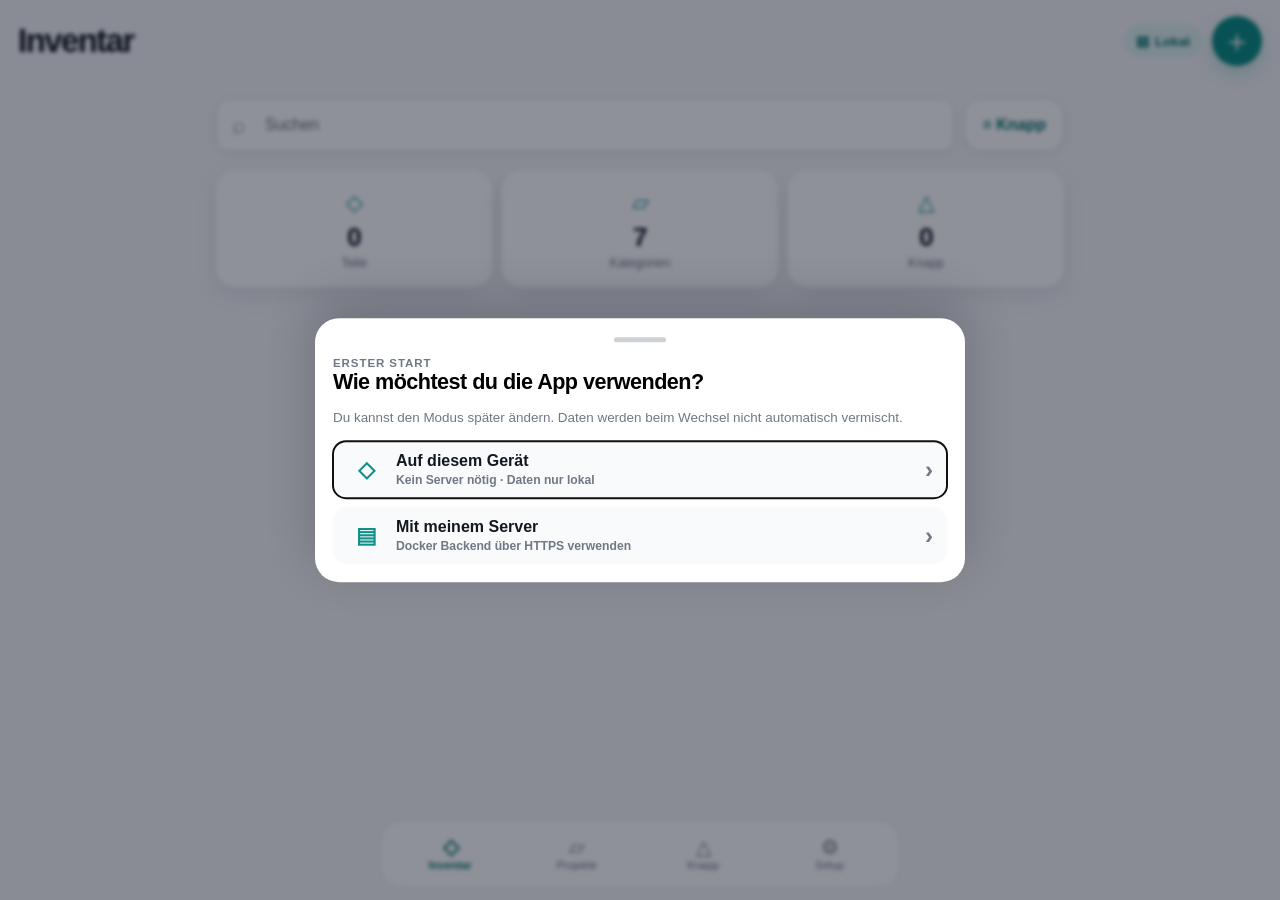
==== index.html @ 4fcba94c "Import ZIP release [skip ci]" ====
<!doctype html>
<html lang="de">
<head>
  <meta charset="utf-8">
  <meta name="viewport" content="width=device-width, initial-scale=1, viewport-fit=cover">
  <meta name="theme-color" content="#f5f7f8">
  <meta name="apple-mobile-web-app-capable" content="yes">
  <meta name="apple-mobile-web-app-status-bar-style" content="default">
  <meta name="apple-mobile-web-app-title" content="Maker Inventar">
  <meta http-equiv="Content-Security-Policy" content="default-src 'self'; script-src 'self'; style-src 'self'; img-src 'self' data: blob:; connect-src 'self' https:; manifest-src 'self'; worker-src 'self'; object-src 'none'; base-uri 'self'; form-action 'self'">
  <title>Maker Inventar</title>
  <link rel="manifest" href="manifest.webmanifest">
  <link rel="apple-touch-icon" href="icons/apple-touch-icon.png">
  <link rel="icon" href="icons/favicon.png" type="image/png">
  <link rel="stylesheet" href="app.css">
  <script type="module" src="app.js"></script>
</head>
<body>
  <div id="app" class="app-shell">
    <header class="topbar">
      <div class="topbar-title-wrap">
        <h1 id="view-title">Inventar</h1>
      </div>
      <div class="topbar-actions">
        <span id="mode-badge" class="badge mode-badge"><span class="badge-icon">▤</span><span>…</span></span>
        <button id="quick-add" class="icon-button add-button" type="button" aria-label="Hinzufügen">＋</button>
      </div>
    </header>

    <div id="hosting-warning" class="notice hidden" role="status">App-Hosting momentan nicht erreichbar. Die lokal installierte Version wird verwendet.</div>
    <div id="update-banner" class="notice update hidden" role="status">
      <span>Neue App-Version ist vorbereitet.</span>
      <button id="apply-update" type="button" class="text-button">Jetzt aktualisieren</button>
    </div>
    <div id="connection-warning" class="notice warning hidden" role="status"></div>

    <main id="main" class="content" tabindex="-1">
      <section id="view-inventory" class="view active" data-view="inventory">
        <div class="toolbar sticky-toolbar">
          <label class="search-field">
            <span class="search-icon" aria-hidden="true">⌕</span>
            <span class="sr-only">Inventar durchsuchen</span>
            <input id="search" type="search" placeholder="Suchen" autocomplete="off">
          </label>
          <button id="filter-low" class="chip" type="button" aria-pressed="false"><span aria-hidden="true">≡</span> Knapp</button>
        </div>
        <div id="inventory-summary" class="summary-grid"></div>
        <div id="item-list" class="card-list inventory-list"></div>
        <div id="inventory-empty" class="empty hidden">
          <div class="empty-icon">◇</div>
          <h2>Noch nichts erfasst</h2>
          <p>Starte mit einem ESP, Sensor, Widerstand oder Modul.</p>
          <button id="empty-add-item" class="primary-button" type="button">Erstes Bauteil anlegen</button>
        </div>
      </section>

      <section id="view-projects" class="view" data-view="projects">
        <div class="section-head hero-section-head">
          <div>
            <p class="section-kicker">Projektplanung</p>
            <h2>Was kann ich schon bauen?</h2>
          </div>
          <button id="add-project" class="round-secondary-button" type="button" aria-label="Projekt hinzufügen">＋</button>
        </div>
        <div id="project-list" class="card-list project-list"></div>
        <div id="projects-empty" class="empty hidden">
          <div class="empty-icon">▱</div>
          <h2>Noch keine Projekte</h2>
          <p>Lege ein Projekt an und hinterlege die benötigten Teile.</p>
        </div>
      </section>

      <section id="view-shortage" class="view" data-view="shortage">
        <div class="section-head hero-section-head">
          <div>
            <p class="section-kicker">Mindestbestand</p>
            <h2>Fehlt bald etwas?</h2>
          </div>
        </div>
        <div id="shortage-list" class="card-list inventory-list"></div>
        <div id="shortage-empty" class="empty hidden">
          <div class="empty-icon success">✓</div>
          <h2>Alles ausreichend vorhanden</h2>
          <p>Kein Bauteil liegt aktuell unter seinem Mindestbestand.</p>
        </div>
      </section>

      <section id="view-setup" class="view" data-view="setup">
        <div class="setup-stack">
          <section class="settings-card">
            <h2>Betriebsmodus</h2>
            <div class="mode-choice" role="radiogroup" aria-label="Betriebsmodus">
              <button id="choose-local" class="mode-card" type="button">
                <span class="radio-dot" aria-hidden="true"></span>
                <span class="mode-copy"><strong>Auf diesem Gerät</strong><small>Daten nur lokal auf diesem iPhone</small></span>
              </button>
              <button id="choose-server" class="mode-card" type="button">
                <span class="radio-dot" aria-hidden="true"></span>
                <span class="mode-copy"><strong>Mit meinem Server</strong><small>Docker Backend über HTTPS</small></span>
              </button>
            </div>
            <p id="mode-explanation" class="muted compact-copy"></p>
          </section>

          <section id="server-settings" class="settings-card">
            <h2>Serververbindung</h2>
            <div class="settings-form settings-rows">
              <label class="settings-row"><span class="settings-row-icon">◎</span><span class="settings-label">Backend URL</span><input id="backend-url" type="url" inputmode="url" autocomplete="url" placeholder="https://api.example.com"></label>
              <label class="settings-row"><span class="settings-row-icon">↗</span><span class="settings-label">Docker-Weboberfläche</span><input id="docker-web-url" type="url" inputmode="url" autocomplete="url" placeholder="https://docker-app.example.com"></label>
              <label class="settings-row"><span class="settings-row-icon">◇</span><span class="settings-label">Cloudflare Client ID</span><input id="cf-client-id" type="text" autocomplete="off" autocapitalize="off" spellcheck="false"></label>
              <label class="settings-row"><span class="settings-row-icon">▣</span><span class="settings-label">Cloudflare Client Secret</span><input id="cf-client-secret" type="password" autocomplete="new-password" autocapitalize="off" spellcheck="false" placeholder="Nicht erneut angezeigt"></label>
              <label class="settings-row"><span class="settings-row-icon">◆</span><span class="settings-label">Optionaler App API Token</span><input id="app-api-token" type="password" autocomplete="new-password" autocapitalize="off" spellcheck="false" placeholder="Nur falls aktiviert"></label>
            </div>
            <div class="button-row settings-buttons">
              <button id="save-server-settings" class="primary-button" type="button">Speichern</button>
              <button id="test-server" class="secondary-button" type="button">Verbindung testen</button>
            </div>
            <button id="clear-server-settings" class="danger-link" type="button">Dieses Gerät abmelden / Zugangsdaten löschen</button>
          </section>

          <section class="settings-card">
            <h2>Backup & Daten</h2>
            <p id="local-data-warning" class="notice inline hidden">Lokale Daten liegen nur auf diesem Gerät. Beim Löschen der PWA, der Website-Daten oder bei Geräteverlust können sie verloren gehen.</p>
            <div class="action-list settings-action-list">
              <button id="export-backup" class="settings-action" type="button"><span class="settings-row-icon">⇧</span><span>Backup exportieren</span><span class="chevron">›</span></button>
              <button id="import-backup" class="settings-action" type="button"><span class="settings-row-icon">⇩</span><span>Backup importieren</span><span class="chevron">›</span></button>
              <input id="import-file" class="hidden" type="file" accept="application/json,.json">
              <button id="transfer-local-server" class="settings-action" type="button"><span class="settings-row-icon">↥</span><span>Lokale Daten auf Server übertragen</span><span class="chevron">›</span></button>
              <button id="transfer-server-local" class="settings-action" type="button"><span class="settings-row-icon">↧</span><span>Serverdaten lokal übernehmen</span><span class="chevron">›</span></button>
            </div>
            <p class="muted compact-copy">Kein Fake-Sync: Ein Moduswechsel überträgt keine Daten automatisch.</p>
          </section>

          <section class="settings-card">
            <h2>Kategorien & Lagerorte</h2>
            <div class="two-columns manage-columns">
              <div>
                <h3>Kategorien</h3>
                <form id="category-form" class="inline-form">
                  <input id="new-category" type="text" maxlength="180" placeholder="z. B. Displays" required>
                  <button class="round-secondary-button small" type="submit">＋</button>
                </form>
                <div id="category-list" class="manage-list"></div>
              </div>
              <div>
                <h3>Lagerorte</h3>
                <form id="location-form" class="inline-form">
                  <input id="new-location" type="text" maxlength="180" placeholder="z. B. Box A3" required>
                  <button class="round-secondary-button small" type="submit">＋</button>
                </form>
                <div id="location-list" class="manage-list"></div>
              </div>
            </div>
          </section>

          <section class="settings-card">
            <h2>App-Version & Updates</h2>
            <div class="version-row"><span><small>App-Version</small><strong id="app-version">–</strong></span><span id="update-status" class="status-pill">Wird geprüft …</span></div>
            <button id="check-update" class="secondary-button full update-button" type="button">⇩&nbsp;&nbsp; Jetzt aktualisieren / prüfen</button>
            <a id="docker-fallback" class="secondary-button full link-button hidden" href="#" target="_blank" rel="noopener">Docker-Weboberfläche öffnen</a>
          </section>
        </div>
      </section>
    </main>

    <nav class="bottom-nav" aria-label="Hauptnavigation">
      <button class="nav-button active" data-target="inventory" type="button"><span class="nav-icon">◇</span><small>Inventar</small></button>
      <button class="nav-button" data-target="projects" type="button"><span class="nav-icon">▱</span><small>Projekte</small></button>
      <button class="nav-button" data-target="shortage" type="button"><span class="nav-icon">△</span><small>Knapp</small></button>
      <button class="nav-button" data-target="setup" type="button"><span class="nav-icon">⚙</span><small>Setup</small></button>
    </nav>
  </div>

  <dialog id="first-run-dialog" class="modal first-run-modal">
    <div class="modal-card first-run-card">
      <span class="sheet-grabber" aria-hidden="true"></span>
      <p class="eyebrow">Erster Start</p>
      <h2>Wie möchtest du die App verwenden?</h2>
      <p class="muted">Du kannst den Modus später ändern. Daten werden beim Wechsel nicht automatisch vermischt.</p>
      <button id="first-local" class="choice-button" type="button"><span class="choice-icon">◇</span><span><strong>Auf diesem Gerät</strong><small>Kein Server nötig · Daten nur lokal</small></span><span class="chevron">›</span></button>
      <button id="first-server" class="choice-button" type="button"><span class="choice-icon">▤</span><span><strong>Mit meinem Server</strong><small>Docker Backend über HTTPS verwenden</small></span><span class="chevron">›</span></button>
    </div>
  </dialog>

  <dialog id="item-dialog" class="modal sheet-modal">
    <form id="item-form" class="modal-card form-grid" method="dialog">
      <span class="sheet-grabber" aria-hidden="true"></span>
      <div class="modal-head span-2"><div><h2 id="item-dialog-title">Bauteil anlegen</h2><p class="modal-subtitle">◇ Inventar</p></div><button class="close-button" data-close="item-dialog" type="button">×</button></div>
      <input id="item-id" type="hidden">
      <label class="span-2">Name<input id="item-name" type="text" maxlength="180" required placeholder="z. B. ESP32 DevKit V1"></label>
      <label>Kategorie<select id="item-category"></select></label>
      <label>Lagerort<select id="item-location"></select></label>
      <label>Bestand<input id="item-quantity" type="number" min="0" step="any" inputmode="decimal" value="1" required></label>
      <label>Mindestbestand<input id="item-min" type="number" min="0" step="any" inputmode="decimal" value="0"></label>
      <label>Einheit<input id="item-unit" type="text" maxlength="20" value="Stk"></label>
      <label>Wert / Variante<input id="item-value" type="text" maxlength="120" placeholder="10 kΩ, BME280 …"></label>
      <label>Hersteller<input id="item-manufacturer" type="text" maxlength="180"></label>
      <label>Teilenummer<input id="item-part-number" type="text" maxlength="180"></label>
      <label>Gehäuse / Package<input id="item-package" type="text" maxlength="80" placeholder="0603, DIP-8 …"></label>
      <label class="span-2">Tags<input id="item-tags" type="text" maxlength="500" placeholder="esp32, i2c, 3v4"></label>
      <label class="span-2">Quelle / Link<input id="item-source-url" type="url" inputmode="url" maxlength="1000"></label>
      <label class="span-2">Notizen<textarea id="item-notes" rows="3" maxlength="5000" placeholder="Zusätzliche Informationen (optional)"></textarea></label>
      <div class="modal-actions span-2"><button id="delete-item" class="danger-button hidden" type="button">Löschen</button><span class="spacer"></span><button class="secondary-button" data-close="item-dialog" type="button">Abbrechen</button><button class="primary-button" type="submit">Speichern</button></div>
    </form>
  </dialog>

  <dialog id="project-dialog" class="modal project-page-modal">
    <form id="project-form" class="project-page" method="dialog">
      <header class="project-page-header">
        <button class="back-button" data-close="project-dialog" type="button" aria-label="Zurück">←</button>
        <div><p class="eyebrow">Projekt</p><h2 id="project-dialog-title">Projekt</h2></div>
        <span id="project-mode-badge" class="badge mini-badge">Server</span>
      </header>
      <input id="project-id" type="hidden">

      <section id="project-overview" class="project-overview hidden">
        <h3 id="project-display-name" class="project-display-name"></h3>
        <div id="project-detail-progress" class="project-detail-progress"></div>
        <div id="project-bom-list" class="project-parts-list"></div>
        <div class="project-actions-card">
          <button id="add-project-item" type="button" class="project-action"><span>＋</span><strong>Bauteil hinzufügen</strong><span class="chevron">›</span></button>
          <button id="toggle-project-edit" type="button" class="project-action"><span>✎</span><strong>Projekt bearbeiten</strong><span class="chevron">›</span></button>
        </div>
      </section>

      <section id="project-edit-fields" class="project-edit-fields">
        <h3>Projekt bearbeiten</h3>
        <div class="form-grid">
          <label class="span-2">Name<input id="project-name" type="text" maxlength="180" required placeholder="z. B. Wetterstation Balkon"></label>
          <label class="span-2">Status<select id="project-status"><option value="planned">Geplant</option><option value="active">Aktiv</option><option value="done">Fertig</option></select></label>
          <label class="span-2">Notizen<textarea id="project-notes" rows="3" maxlength="5000"></textarea></label>
        </div>
        <div class="modal-actions"><button id="delete-project" class="danger-button hidden" type="button">Löschen</button><span class="spacer"></span><button id="cancel-project-edit" class="secondary-button hidden" type="button">Abbrechen</button><button class="primary-button" type="submit">Speichern</button></div>
      </section>
      <div id="project-bom-area" class="hidden"></div>
    </form>
  </dialog>

  <dialog id="bom-dialog" class="modal sheet-modal">
    <form id="bom-form" class="modal-card form-grid" method="dialog">
      <span class="sheet-grabber" aria-hidden="true"></span>
      <div class="modal-head span-2"><div><h2>Bauteil hinzufügen</h2><p class="modal-subtitle">▱ Projektbedarf</p></div><button class="close-button" data-close="bom-dialog" type="button">×</button></div>
      <input id="bom-id" type="hidden">
      <input id="bom-project-id" type="hidden">
      <label class="span-2">Bauteil<select id="bom-item" required></select></label>
      <label class="span-2">Benötigte Menge<input id="bom-quantity" type="number" min="0" step="any" inputmode="decimal" value="1" required></label>
      <label class="span-2">Notiz<input id="bom-notes" type="text" maxlength="1000"></label>
      <div class="modal-actions span-2"><button class="secondary-button" data-close="bom-dialog" type="button">Abbrechen</button><button class="primary-button" type="submit">Übernehmen</button></div>
    </form>
  </dialog>

  <dialog id="confirm-dialog" class="modal sheet-modal">
    <div class="modal-card confirm-card">
      <span class="sheet-grabber" aria-hidden="true"></span>
      <p class="eyebrow">Bestätigung</p>
      <h2 id="confirm-title">Bist du sicher?</h2>
      <p id="confirm-text" class="muted"></p>
      <div id="confirm-extra"></div>
      <div class="modal-actions"><button id="confirm-cancel" class="secondary-button" type="button">Abbrechen</button><button id="confirm-ok" class="danger-button" type="button">Fortfahren</button></div>
    </div>
  </dialog>

  <div id="toast" class="toast hidden" role="status" aria-live="polite"></div>
</body>
</html>
---- app.css ----
:root{
  color-scheme:light;
  --bg:#f4f6f7;
  --surface:#ffffff;
  --surface-soft:#f8fafb;
  --surface-tint:#e7f4f2;
  --text:#111820;
  --muted:#6f7884;
  --line:#e3e7ea;
  --accent:#0f8f87;
  --accent-strong:#08766f;
  --accent-soft:#dff2ef;
  --success:#21a447;
  --danger:#c33a2c;
  --warn:#f08a00;
  --shadow:0 8px 24px rgba(16,24,40,.08);
  --shadow-soft:0 3px 12px rgba(16,24,40,.06);
  --radius:22px;
  --nav-h:74px;
  font-family:-apple-system,BlinkMacSystemFont,"SF Pro Text","Segoe UI",sans-serif;
}
@media(prefers-color-scheme:dark){:root{
  color-scheme:dark;
  --bg:#0d1217;--surface:#151b22;--surface-soft:#1a222b;--surface-tint:#18302e;
  --text:#f2f5f7;--muted:#9ba5af;--line:#2a333d;--accent:#35c9be;--accent-strong:#58d8cf;
  --accent-soft:#183a37;--success:#49c76c;--danger:#ff8479;--warn:#ffad3b;--shadow:none;--shadow-soft:none;
}}
*{box-sizing:border-box}
html,body{margin:0;min-height:100%;background:var(--bg);color:var(--text)}
body{min-width:0;overflow-x:hidden;-webkit-font-smoothing:antialiased}
button,input,select,textarea{font:inherit}
button{cursor:pointer;-webkit-tap-highlight-color:transparent}
a{color:inherit}.hidden{display:none!important}
.sr-only{position:absolute;width:1px;height:1px;padding:0;margin:-1px;overflow:hidden;clip:rect(0,0,0,0);white-space:nowrap;border:0}
.app-shell{min-height:100dvh;padding-bottom:calc(var(--nav-h) + env(safe-area-inset-bottom))}
.topbar{position:sticky;top:0;z-index:20;display:flex;align-items:center;justify-content:space-between;padding:calc(16px + env(safe-area-inset-top)) 18px 14px;background:color-mix(in srgb,var(--bg) 94%,transparent);backdrop-filter:blur(22px)}
.topbar-title-wrap{min-width:0}.topbar h1{margin:0;font-size:2.05rem;line-height:1.05;letter-spacing:-.045em;font-weight:760}
.topbar-actions{display:flex;align-items:center;gap:10px}.badge{display:inline-flex;align-items:center;gap:6px;border:0;background:var(--accent-soft);color:var(--accent-strong);border-radius:999px;padding:9px 12px;font-size:.84rem;font-weight:650;white-space:nowrap}.badge-icon{font-size:.85rem}.mini-badge{padding:7px 10px;font-size:.75rem}
.icon-button,.close-button,.back-button,.round-secondary-button{border:0;display:grid;place-items:center;color:var(--text)}
.add-button{width:50px;height:50px;border-radius:999px;background:var(--accent);color:white;font-size:1.9rem;font-weight:300;box-shadow:0 7px 18px color-mix(in srgb,var(--accent) 25%,transparent)}
.round-secondary-button{width:44px;height:44px;border-radius:999px;background:var(--surface);box-shadow:var(--shadow-soft);font-size:1.4rem}.round-secondary-button.small{width:38px;height:38px;font-size:1.15rem}
.content{width:min(880px,100%);margin:0 auto;padding:8px 16px 28px}.view{display:none}.view.active{display:block}
.notice{width:min(880px,calc(100% - 32px));margin:8px auto 0;border:1px solid var(--line);background:var(--surface);border-radius:16px;padding:10px 12px;font-size:.84rem;display:flex;align-items:center;justify-content:space-between;gap:12px;box-shadow:var(--shadow-soft)}
.notice.warning{border-color:color-mix(in srgb,var(--warn) 42%,var(--line));color:var(--warn)}.notice.update{border-color:color-mix(in srgb,var(--accent) 42%,var(--line))}.notice.inline{width:100%;margin:0 0 10px;display:block;box-shadow:none}
.toolbar{display:flex;gap:10px;margin-bottom:14px}.sticky-toolbar{position:sticky;top:86px;z-index:12;padding:5px 0;background:color-mix(in srgb,var(--bg) 96%,transparent);backdrop-filter:blur(14px)}
.search-field{position:relative;flex:1;min-width:0}.search-icon{position:absolute;left:16px;top:50%;transform:translateY(-50%);font-size:1.45rem;color:#8b949e;pointer-events:none}.search-field input{padding-left:48px;height:52px;font-size:1rem;background:var(--surface);box-shadow:var(--shadow-soft)}
.chip{height:52px;border:1px solid var(--line);background:var(--surface);color:var(--accent-strong);padding:0 17px;border-radius:18px;font-weight:650;box-shadow:var(--shadow-soft)}.chip[aria-pressed=true]{background:var(--accent);color:#fff;border-color:var(--accent)}
input,select,textarea{width:100%;min-width:0;max-width:100%;border:1px solid var(--line);border-radius:13px;background:var(--surface);color:var(--text);padding:12px 13px;outline:none}input:focus,select:focus,textarea:focus{border-color:var(--accent);box-shadow:0 0 0 3px color-mix(in srgb,var(--accent) 14%,transparent)}textarea{resize:vertical}
.summary-grid{display:grid;grid-template-columns:repeat(3,minmax(0,1fr));gap:10px;margin:4px 0 16px}.summary-card{min-width:0;background:var(--surface);border:0;border-radius:20px;padding:17px 10px;text-align:center;box-shadow:var(--shadow);display:grid;justify-items:center;gap:4px}.summary-icon{display:grid;place-items:center;width:32px;height:32px;color:var(--accent);font-size:1.35rem}.summary-card strong{display:block;font-size:1.65rem;line-height:1.1;letter-spacing:-.03em}.summary-card span:last-child{font-size:.78rem;color:var(--muted)}
.card-list{display:grid;gap:11px}.item-card,.project-card{border:0;background:var(--surface);border-radius:var(--radius);box-shadow:var(--shadow);overflow:hidden}.item-card{display:grid;grid-template-columns:70px minmax(0,1fr) auto;gap:12px;align-items:center;padding:13px 14px}.item-card .item-open{all:unset;cursor:pointer;display:block;min-width:0}.item-thumb{width:70px;height:70px;border-radius:17px;display:grid;place-items:center;background:linear-gradient(145deg,var(--surface-soft),var(--accent-soft));color:var(--accent-strong);font-size:2rem;font-weight:750;border:1px solid color-mix(in srgb,var(--line) 72%,transparent)}
.item-copy{min-width:0}.item-title-row{display:flex;align-items:flex-start;justify-content:space-between;gap:8px}.item-card h3,.project-card h3{font-size:1rem;margin:0 0 5px;letter-spacing:-.015em}.item-subtitle{margin:0;color:var(--muted);font-size:.83rem;line-height:1.3}.meta{display:flex;flex-wrap:wrap;gap:6px;color:var(--muted);font-size:.76rem;margin-top:8px}.pill{display:inline-flex;align-items:center;border-radius:999px;background:var(--surface-tint);padding:3px 7px;color:var(--accent-strong)}.meta-plain{display:inline-flex;align-items:center;gap:4px}.qty{min-width:58px;text-align:right;align-self:start;padding-top:3px;color:var(--accent-strong)}.qty strong{display:block;font-size:1.12rem;white-space:nowrap}.qty small{color:var(--muted)}.qty.low,.low{color:var(--warn)}.low-indicator{display:block;font-size:1rem;margin-top:8px;color:var(--warn)}
.section-head{display:flex;align-items:flex-end;justify-content:space-between;gap:12px;margin:4px 0 15px}.hero-section-head{margin-top:4px}.section-kicker,.eyebrow{margin:0;color:var(--muted);font-size:.72rem;font-weight:750;letter-spacing:.08em;text-transform:uppercase}.section-head h2{margin:4px 0 0;font-size:1.45rem;letter-spacing:-.025em}.project-list{gap:13px}.project-card{padding:17px}.project-card button{all:unset;cursor:pointer;display:block;width:100%}.project-card .project-top{display:flex;justify-content:space-between;gap:10px;align-items:flex-start}.project-card h3{font-size:1.08rem}.project-count{display:inline-flex;align-items:center;justify-content:center;border-radius:999px;background:var(--accent-soft);color:var(--accent-strong);padding:6px 9px;font-size:.8rem;font-weight:750}.project-progress{display:block;width:100%;height:9px;border:0;border-radius:999px;background:var(--surface-soft);overflow:hidden;margin-top:14px;appearance:none}.project-progress::-webkit-progress-bar{background:var(--surface-soft);border-radius:999px}.project-progress::-webkit-progress-value{background:var(--accent);border-radius:999px}.project-progress::-moz-progress-bar{background:var(--accent);border-radius:999px}.project-stats{display:flex;justify-content:space-between;margin-top:7px;color:var(--muted);font-size:.77rem}
.empty{text-align:center;padding:54px 22px;color:var(--muted)}.empty-icon{font-size:2.1rem;color:var(--accent)}.empty-icon.success{color:var(--success)}.empty h2{color:var(--text);font-size:1.12rem;margin:8px 0}.empty p{margin:0 0 17px}
.bottom-nav{position:fixed;z-index:30;left:0;right:0;bottom:0;display:grid;grid-template-columns:repeat(4,1fr);height:calc(var(--nav-h) + env(safe-area-inset-bottom));padding:7px 10px env(safe-area-inset-bottom);border-top:1px solid color-mix(in srgb,var(--line) 80%,transparent);background:color-mix(in srgb,var(--surface) 94%,transparent);backdrop-filter:blur(22px)}.nav-button{border:0;background:transparent;color:var(--muted);border-radius:16px;display:grid;place-items:center;align-content:center;gap:2px;padding:3px}.nav-icon{font-size:1.25rem;line-height:1}.nav-button small{font-size:.69rem}.nav-button.active{color:var(--accent-strong);font-weight:700}.nav-button.active .nav-icon{transform:scale(1.06)}
.primary-button,.secondary-button,.danger-button,.text-button,.choice-button,.mode-card{border-radius:13px;padding:11px 14px;font-weight:680}.primary-button{border:1px solid var(--accent);background:var(--accent);color:#fff}.primary-button:hover{background:var(--accent-strong)}.secondary-button{border:1px solid var(--line);background:var(--surface);color:var(--text)}.danger-button{border:1px solid var(--danger);background:var(--danger);color:#fff}.danger-link{border:0;background:transparent;color:var(--danger);padding:10px 0 0;text-align:left}.text-button{border:0;background:transparent;color:var(--accent);padding:0}.full{width:100%;display:block;text-align:center}.link-button{text-decoration:none}.button-row{display:flex;gap:9px;flex-wrap:wrap}.spacer{flex:1}
.setup-stack{display:grid;gap:14px}.settings-card{background:var(--surface);border-radius:22px;padding:18px;box-shadow:var(--shadow)}.settings-card h2{font-size:1.06rem;margin:0 0 14px;letter-spacing:-.015em}.settings-card h3{font-size:.9rem;margin:0 0 9px}.mode-choice{display:grid;gap:8px}.mode-card{display:grid;grid-template-columns:auto 1fr;align-items:center;gap:12px;text-align:left;border:0;background:transparent;color:var(--text);padding:12px;border-radius:16px}.mode-card.selected{background:var(--surface-tint)}.radio-dot{width:24px;height:24px;border-radius:50%;border:2px solid var(--muted);display:block;position:relative}.mode-card.selected .radio-dot{border-color:var(--accent)}.mode-card.selected .radio-dot::after{content:"";position:absolute;inset:4px;border-radius:50%;background:var(--accent)}.mode-copy strong,.mode-copy small{display:block}.mode-copy strong{font-size:.96rem}.mode-copy small{font-size:.78rem;color:var(--muted);margin-top:3px}.compact-copy{margin:10px 0 0}.settings-form{display:grid}.settings-rows{gap:0}.settings-row{display:grid;grid-template-columns:28px minmax(120px,.8fr) minmax(140px,1.2fr);align-items:center;gap:10px;padding:9px 0;border-bottom:1px solid var(--line);font-size:.82rem;color:var(--text)}.settings-row:last-child{border-bottom:0}.settings-row-icon{color:var(--accent);font-size:1.18rem;text-align:center}.settings-label{font-weight:600}.settings-row input{border:0;background:transparent;padding:8px 0;text-align:right;box-shadow:none;border-radius:0}.settings-row input:focus{box-shadow:none;border:0}.settings-buttons{margin-top:13px}.settings-action-list{display:grid}.settings-action{display:grid;grid-template-columns:28px 1fr auto;gap:10px;align-items:center;border:0;border-bottom:1px solid var(--line);background:transparent;color:var(--text);padding:12px 2px;text-align:left}.settings-action:last-child{border-bottom:0}.chevron{color:var(--muted);font-size:1.5rem;line-height:1}.version-row{display:flex;align-items:center;justify-content:space-between;gap:12px;margin-bottom:13px}.version-row small,.version-row strong{display:block}.version-row small{color:var(--muted);font-size:.75rem}.status-pill{display:inline-flex;border-radius:999px;background:var(--accent-soft);color:var(--accent-strong);padding:7px 10px;font-size:.78rem;font-weight:700}.update-button{color:var(--accent-strong)}
.two-columns{display:grid;grid-template-columns:1fr 1fr;gap:18px}.inline-form{display:grid;grid-template-columns:1fr auto;gap:7px}.manage-list{display:grid;gap:6px;margin-top:8px}.manage-row{display:flex;align-items:center;justify-content:space-between;gap:8px;padding:9px 10px;background:var(--surface-soft);border-radius:11px}.manage-row button{border:0;background:transparent;color:var(--danger);font-size:1.1rem}.muted{color:var(--muted);font-size:.84rem;line-height:1.45}
.modal{border:0;padding:0;background:transparent;max-width:none;width:100%;height:100%;margin:0}.modal::backdrop{background:rgba(2,6,23,.44);backdrop-filter:blur(2px)}.modal-card{position:fixed;left:0;right:0;bottom:0;max-height:93dvh;overflow:auto;background:var(--surface);border-radius:28px 28px 0 0;padding:12px 17px calc(18px + env(safe-area-inset-bottom));box-shadow:0 -16px 50px rgba(2,6,23,.20)}.sheet-grabber{display:block;width:52px;height:5px;border-radius:99px;background:color-mix(in srgb,var(--muted) 35%,transparent);margin:1px auto 15px}.modal-head{display:flex;justify-content:space-between;align-items:flex-start;gap:10px}.modal-head h2,.modal-card>h2{margin:0;font-size:1.35rem;letter-spacing:-.025em}.modal-subtitle{margin:4px 0 0;color:var(--muted);font-size:.8rem}.close-button{width:42px;height:42px;border-radius:999px;background:var(--surface-soft);font-size:1.4rem}.form-grid{display:grid;grid-template-columns:1fr 1fr;gap:11px}.form-grid label{display:grid;gap:5px;font-size:.78rem;color:var(--muted)}.span-2{grid-column:1/-1}.modal-actions{display:flex;align-items:center;gap:8px;margin-top:6px}.choice-button{width:100%;display:grid;grid-template-columns:38px 1fr auto;align-items:center;gap:11px;text-align:left;border:0;background:var(--surface-soft);color:var(--text);margin-top:9px}.choice-button strong,.choice-button small{display:block}.choice-button small{font-size:.76rem;color:var(--muted);margin-top:3px}.choice-icon{color:var(--accent);font-size:1.35rem;text-align:center}.first-run-card{padding-top:12px}.confirm-card{max-height:75dvh}
.project-page-modal{background:var(--bg)}.project-page-modal::backdrop{background:var(--bg)}.project-page{min-height:100dvh;background:var(--bg);padding:calc(12px + env(safe-area-inset-top)) 16px calc(28px + env(safe-area-inset-bottom));overflow:auto}.project-page-header{display:grid;grid-template-columns:44px 1fr auto;align-items:center;gap:10px;margin-bottom:22px}.back-button{width:42px;height:42px;border-radius:14px;background:var(--surface);box-shadow:var(--shadow-soft);font-size:1.35rem}.project-page-header h2{font-size:1.25rem;margin:1px 0 0}.project-overview{display:grid;gap:14px}.project-display-name{font-size:1.85rem;line-height:1.08;letter-spacing:-.04em;margin:0}.project-detail-progress{display:grid;gap:10px}.detail-progress-top{display:flex;align-items:center;justify-content:space-between;gap:10px}.detail-available-badge{display:inline-flex;border-radius:999px;background:var(--accent-soft);color:var(--accent-strong);padding:8px 11px;font-weight:700;font-size:.83rem}.detail-progress-line{display:grid;grid-template-columns:1fr auto;gap:12px;align-items:center}.detail-progress-line progress{margin:0}.detail-progress-line strong{color:var(--accent-strong);font-size:.9rem}.project-parts-list{display:grid;gap:10px}.project-part-row{display:grid;grid-template-columns:58px minmax(0,1fr) auto;align-items:center;gap:11px;background:var(--surface);border-radius:20px;padding:11px 13px;box-shadow:var(--shadow)}.project-part-thumb{width:58px;height:58px;border-radius:15px;display:grid;place-items:center;background:linear-gradient(145deg,var(--surface-soft),var(--accent-soft));color:var(--accent-strong);font-size:1.7rem}.project-part-copy strong,.project-part-copy small{display:block}.project-part-copy small{color:var(--muted);font-size:.77rem;margin-top:4px}.project-part-status{display:flex;align-items:center;gap:8px;font-weight:750;color:var(--accent-strong);white-space:nowrap}.status-check,.status-warn{width:31px;height:31px;border-radius:50%;display:grid;place-items:center;color:#fff;font-size:.9rem}.status-check{background:var(--success)}.status-warn{background:var(--warn);border-radius:10px}.project-actions-card{background:var(--surface);border-radius:20px;padding:0 14px;box-shadow:var(--shadow)}.project-action{width:100%;display:grid;grid-template-columns:30px 1fr auto;align-items:center;gap:10px;border:0;border-bottom:1px solid var(--line);background:transparent;color:var(--text);padding:15px 0;text-align:left}.project-action:last-child{border-bottom:0}.project-action>span:first-child{color:var(--accent);font-size:1.2rem}.project-edit-fields{margin-top:8px;background:var(--surface);border-radius:22px;padding:17px;box-shadow:var(--shadow)}.project-edit-fields>h3{margin:0 0 14px}.bom-actions{display:flex;gap:6px}.bom-actions button{border:0;background:var(--surface-soft);color:var(--text);border-radius:9px;padding:6px 8px}.toast{position:fixed;z-index:60;left:50%;bottom:calc(var(--nav-h) + env(safe-area-inset-bottom) + 14px);transform:translateX(-50%);max-width:calc(100% - 28px);background:#111827;color:#fff;border-radius:999px;padding:10px 14px;box-shadow:var(--shadow);font-size:.84rem}
@media(min-width:720px){.content{padding-top:14px}.bottom-nav{left:50%;right:auto;transform:translateX(-50%);width:520px;bottom:12px;border:1px solid var(--line);border-radius:22px;height:68px;padding:6px}.app-shell{padding-bottom:100px}.sheet-modal .modal-card,.first-run-modal .modal-card{left:50%;right:auto;bottom:50%;transform:translate(-50%,50%);width:min(650px,calc(100% - 36px));border-radius:24px;padding:18px;max-height:86dvh}.project-page{width:min(760px,100%);margin:0 auto}.project-page-modal::backdrop{background:rgba(2,6,23,.42)}.project-page-modal{background:transparent}.toast{bottom:95px}}
@media(max-width:620px){.two-columns{grid-template-columns:1fr}.settings-row{grid-template-columns:28px 1fr}.settings-row input{grid-column:2;text-align:left;padding-top:1px}.settings-label{align-self:end}.form-grid{grid-template-columns:1fr 1fr}.topbar h1{font-size:2rem}}
@media(max-width:430px){.summary-card{padding:15px 7px}.summary-card strong{font-size:1.45rem}.summary-card span:last-child{font-size:.72rem}.item-card{grid-template-columns:62px minmax(0,1fr) auto;padding:12px}.item-thumb{width:62px;height:62px;font-size:1.7rem}.item-card h3{font-size:.94rem}.qty{min-width:48px}.content{padding-left:14px;padding-right:14px}.topbar{padding-left:16px;padding-right:16px}.form-grid{grid-template-columns:1fr 1fr}.modal-actions.span-2{grid-column:1/-1}.project-part-row{grid-template-columns:52px minmax(0,1fr) auto}.project-part-thumb{width:52px;height:52px}.sticky-toolbar{top:84px}}
@media(max-width:370px){.summary-grid{gap:7px}.summary-card{padding:12px 5px}.summary-card strong{font-size:1.25rem}.summary-icon{width:27px;height:27px}.item-card{grid-template-columns:54px minmax(0,1fr) auto;gap:9px}.item-thumb{width:54px;height:54px}.topbar h1{font-size:1.75rem}.badge{padding:8px 9px}.add-button{width:46px;height:46px}.form-grid{grid-template-columns:1fr}.span-2{grid-column:auto}.modal-actions.span-2{grid-column:auto}}
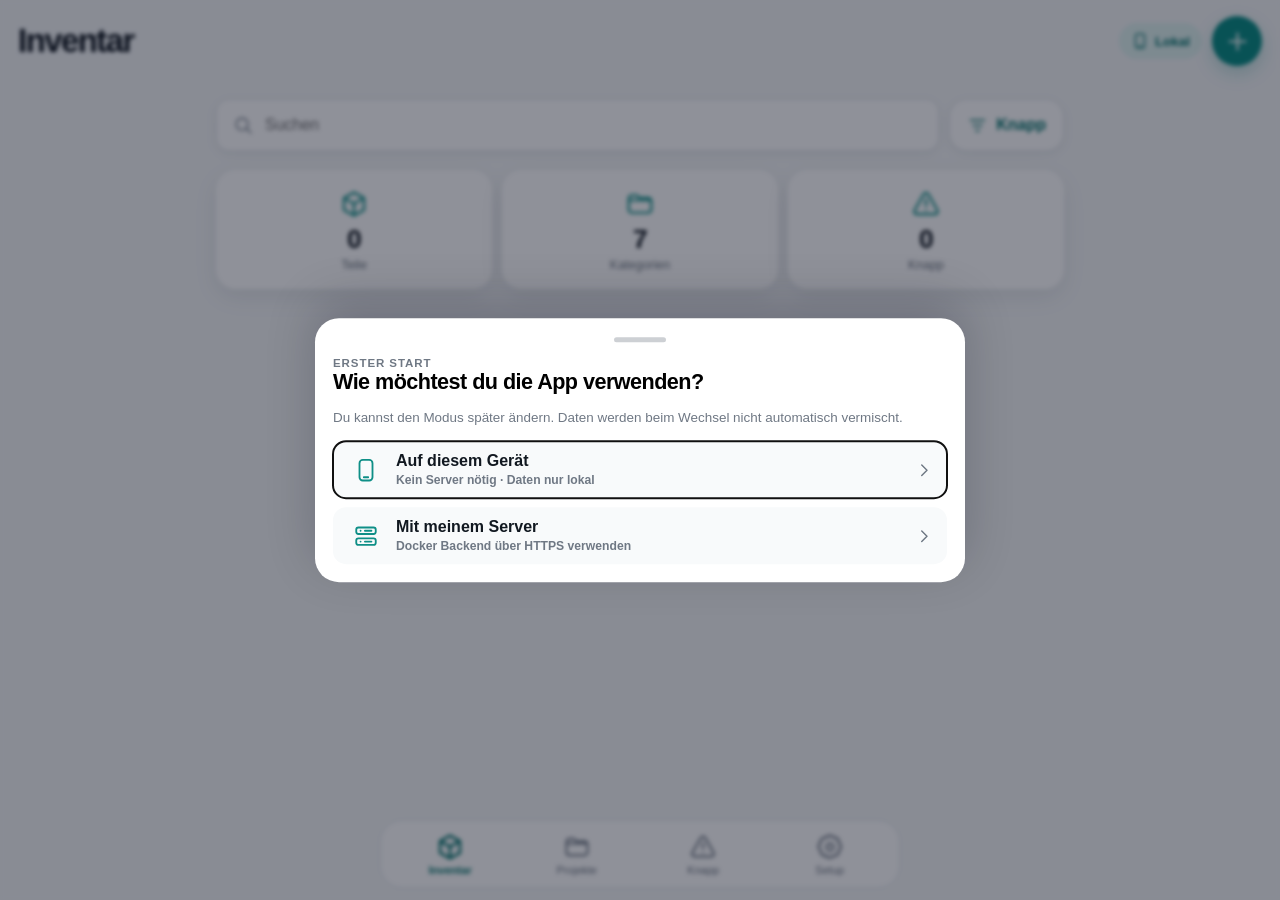
==== commit d2706f90: "Import ZIP release [skip ci]" ====
--- a/index.html
+++ b/index.html
@@ -16,14 +16,55 @@
   <script type="module" src="app.js"></script>
 </head>
 <body>
+  <svg class="svg-sprite" aria-hidden="true" focusable="false">
+    <symbol id="i-server" viewBox="0 0 24 24"><rect x="3" y="4" width="18" height="6" rx="2"/><rect x="3" y="14" width="18" height="6" rx="2"/><path d="M7 7h.01M7 17h.01M11 7h6M11 17h6"/></symbol>
+    <symbol id="i-device" viewBox="0 0 24 24"><rect x="6" y="2.5" width="12" height="19" rx="3"/><path d="M10 18.5h4"/></symbol>
+    <symbol id="i-plus" viewBox="0 0 24 24"><path d="M12 5v14M5 12h14"/></symbol>
+    <symbol id="i-search" viewBox="0 0 24 24"><circle cx="11" cy="11" r="6.5"/><path d="m16 16 4.5 4.5"/></symbol>
+    <symbol id="i-filter" viewBox="0 0 24 24"><path d="M4 6h16M7 12h10M10 18h4"/></symbol>
+    <symbol id="i-cube" viewBox="0 0 24 24"><path d="m12 2.8 8 4.4v9.6l-8 4.4-8-4.4V7.2l8-4.4Z"/><path d="m4.4 7.5 7.6 4.2 7.6-4.2M12 11.7v9.1"/></symbol>
+    <symbol id="i-folder" viewBox="0 0 24 24"><path d="M3 7.5A2.5 2.5 0 0 1 5.5 5h4l2 2h7A2.5 2.5 0 0 1 21 9.5v7A2.5 2.5 0 0 1 18.5 19h-13A2.5 2.5 0 0 1 3 16.5v-9Z"/><path d="M3.5 9h17"/></symbol>
+    <symbol id="i-warning" viewBox="0 0 24 24"><path d="M10.15 4.15 2.9 17a2.1 2.1 0 0 0 1.83 3.15h14.54A2.1 2.1 0 0 0 21.1 17L13.85 4.15a2.1 2.1 0 0 0-3.7 0Z"/><path d="M12 8.5v4.8M12 16.8h.01"/></symbol>
+    <symbol id="i-warning-fill" viewBox="0 0 24 24"><path d="M10.1 3.8 2.6 17.2a2.3 2.3 0 0 0 2 3.45h14.8a2.3 2.3 0 0 0 2-3.45L13.9 3.8a2.18 2.18 0 0 0-3.8 0Z" fill="currentColor" stroke="none"/><path d="M12 8.2v5.3M12 17h.01" stroke="#fff" stroke-width="2"/></symbol>
+    <symbol id="i-settings" viewBox="0 0 24 24"><circle cx="12" cy="12" r="3"/><path d="M19.4 15a1.7 1.7 0 0 0 .34 1.88l.06.06-2.86 2.86-.06-.06A1.7 1.7 0 0 0 15 19.4a1.7 1.7 0 0 0-1 .6 1.7 1.7 0 0 0-.4 1.1V21h-4v-.1a1.7 1.7 0 0 0-1.1-1.6 1.7 1.7 0 0 0-1.88.34l-.06.06-2.86-2.86.06-.06A1.7 1.7 0 0 0 4.1 15a1.7 1.7 0 0 0-.6-1 1.7 1.7 0 0 0-1.1-.4H2.3v-4h.1A1.7 1.7 0 0 0 4 8.5a1.7 1.7 0 0 0-.34-1.88l-.06-.06L6.46 3.7l.06.06A1.7 1.7 0 0 0 8.4 4.1a1.7 1.7 0 0 0 1-.6 1.7 1.7 0 0 0 .4-1.1V2.3h4v.1A1.7 1.7 0 0 0 15 4a1.7 1.7 0 0 0 1.88-.34l.06-.06 2.86 2.86-.06.06A1.7 1.7 0 0 0 19.4 8.4a1.7 1.7 0 0 0 .6 1 1.7 1.7 0 0 0 1.1.4h.1v4h-.1A1.7 1.7 0 0 0 19.4 15Z"/></symbol>
+    <symbol id="i-storage" viewBox="0 0 24 24"><rect x="3.5" y="5" width="17" height="15" rx="3"/><path d="M3.5 9h17M9.5 13h5"/></symbol>
+    <symbol id="i-tag" viewBox="0 0 24 24"><path d="M4 5.5V11l8.3 8.3a2 2 0 0 0 2.8 0l4.2-4.2a2 2 0 0 0 0-2.8L11 4H5.5A1.5 1.5 0 0 0 4 5.5Z"/><circle cx="8" cy="8" r="1"/></symbol>
+    <symbol id="i-check" viewBox="0 0 24 24"><path d="m6.5 12.5 3.5 3.5 7.5-8"/></symbol>
+    <symbol id="i-check-circle" viewBox="0 0 24 24"><circle cx="12" cy="12" r="9"/><path d="m7.5 12.3 3 3.1 6.3-6.8"/></symbol>
+    <symbol id="i-globe" viewBox="0 0 24 24"><circle cx="12" cy="12" r="9"/><path d="M3.5 12h17M12 3c2.2 2.4 3.4 5.4 3.4 9S14.2 18.6 12 21c-2.2-2.4-3.4-5.4-3.4-9S9.8 5.4 12 3Z"/></symbol>
+    <symbol id="i-external" viewBox="0 0 24 24"><path d="M14 4h6v6M20 4l-9 9"/><path d="M18 13v5a2 2 0 0 1-2 2H6a2 2 0 0 1-2-2V8a2 2 0 0 1 2-2h5"/></symbol>
+    <symbol id="i-shield" viewBox="0 0 24 24"><path d="M12 2.8 19 6v5.2c0 4.8-2.8 8.2-7 10-4.2-1.8-7-5.2-7-10V6l7-3.2Z"/><path d="m9 12 2 2 4-4"/></symbol>
+    <symbol id="i-lock" viewBox="0 0 24 24"><rect x="4" y="10" width="16" height="11" rx="2.5"/><path d="M8 10V7a4 4 0 0 1 8 0v3M12 14.5v2"/></symbol>
+    <symbol id="i-key" viewBox="0 0 24 24"><circle cx="8" cy="12" r="4"/><path d="M12 12h9M17 12v3M20 12v2"/></symbol>
+    <symbol id="i-upload" viewBox="0 0 24 24"><path d="M12 16V4M8 8l4-4 4 4"/><path d="M5 13v6a2 2 0 0 0 2 2h10a2 2 0 0 0 2-2v-6"/></symbol>
+    <symbol id="i-download" viewBox="0 0 24 24"><path d="M12 4v12M8 12l4 4 4-4"/><path d="M5 17v2a2 2 0 0 0 2 2h10a2 2 0 0 0 2-2v-2"/></symbol>
+    <symbol id="i-cloud-upload" viewBox="0 0 24 24"><path d="M7.5 18H6a4 4 0 0 1-.7-7.94A6.5 6.5 0 0 1 18 8.5a4.5 4.5 0 0 1 .5 8.97H17"/><path d="M12 20v-8M9 15l3-3 3 3"/></symbol>
+    <symbol id="i-cloud-download" viewBox="0 0 24 24"><path d="M7.5 18H6a4 4 0 0 1-.7-7.94A6.5 6.5 0 0 1 18 8.5a4.5 4.5 0 0 1 .5 8.97H17"/><path d="M12 12v8M9 17l3 3 3-3"/></symbol>
+    <symbol id="i-info" viewBox="0 0 24 24"><circle cx="12" cy="12" r="9"/><path d="M12 10.5v6M12 7.5h.01"/></symbol>
+    <symbol id="i-chevron-right" viewBox="0 0 24 24"><path d="m9 5 7 7-7 7"/></symbol>
+    <symbol id="i-chevron-down" viewBox="0 0 24 24"><path d="m5 9 7 7 7-7"/></symbol>
+    <symbol id="i-close" viewBox="0 0 24 24"><path d="M6 6l12 12M18 6 6 18"/></symbol>
+    <symbol id="i-back" viewBox="0 0 24 24"><path d="M19 12H5M11 6l-6 6 6 6"/></symbol>
+    <symbol id="i-edit" viewBox="0 0 24 24"><path d="M4 20h4l11-11a2.8 2.8 0 0 0-4-4L4 16v4Z"/><path d="m13.5 6.5 4 4"/></symbol>
+    <symbol id="i-trash" viewBox="0 0 24 24"><path d="M4 7h16M9 7V4h6v3M7 7l1 14h8l1-14M10 11v6M14 11v6"/></symbol>
+    <symbol id="i-chip" viewBox="0 0 24 24"><rect x="6" y="6" width="12" height="12" rx="2.5"/><path d="M9 2v4M15 2v4M9 18v4M15 18v4M2 9h4M2 15h4M18 9h4M18 15h4"/><rect x="9" y="9" width="6" height="6" rx="1"/></symbol>
+    <symbol id="i-sensor" viewBox="0 0 24 24"><circle cx="12" cy="12" r="3"/><path d="M12 3v3M12 18v3M3 12h3M18 12h3M5.6 5.6l2.1 2.1M16.3 16.3l2.1 2.1M18.4 5.6l-2.1 2.1M7.7 16.3l-2.1 2.1"/></symbol>
+    <symbol id="i-display" viewBox="0 0 24 24"><rect x="3" y="4" width="18" height="14" rx="2.5"/><path d="M8 21h8M12 18v3M7 8h10v6H7z"/></symbol>
+    <symbol id="i-led" viewBox="0 0 24 24"><path d="M8 13a5 5 0 1 1 8 0c-1.2 1-1.8 2-1.8 3H9.8c0-1-.6-2-1.8-3Z"/><path d="M9.5 19h5M10.5 22h3M4 7l-2-1M20 7l2-1M6 3 4.8 1.2M18 3l1.2 1.2"/></symbol>
+    <symbol id="i-cable" viewBox="0 0 24 24"><path d="M7 4v7a5 5 0 0 0 10 0V8"/><path d="M4 4h6M5 1h4v6H5zM14 4h6M15 1h4v6h-4z"/></symbol>
+    <symbol id="i-resistor" viewBox="0 0 24 24"><path d="M2 12h4l2-3 3 6 3-6 2 3h6"/></symbol>
+    <symbol id="i-capacitor" viewBox="0 0 24 24"><path d="M2 12h7M15 12h7M9 6v12M15 6v12"/></symbol>
+    <symbol id="i-case" viewBox="0 0 24 24"><rect x="3" y="5" width="18" height="14" rx="3"/><path d="M7 5v-1h10v1M8 10h8"/></symbol>
+    <symbol id="i-home" viewBox="0 0 24 24"><path d="M4 10.5 12 4l8 6.5V20H4v-9.5Z"/><path d="M9 20v-6h6v6"/></symbol>
+  </svg>
   <div id="app" class="app-shell">
     <header class="topbar">
       <div class="topbar-title-wrap">
         <h1 id="view-title">Inventar</h1>
       </div>
       <div class="topbar-actions">
-        <span id="mode-badge" class="badge mode-badge"><span class="badge-icon">▤</span><span>…</span></span>
-        <button id="quick-add" class="icon-button add-button" type="button" aria-label="Hinzufügen">＋</button>
+        <span id="mode-badge" class="badge mode-badge"><svg class="ui-icon badge-icon" aria-hidden="true" focusable="false"><use href="#i-server"></use></svg><span class="badge-label">…</span></span>
+        <button id="quick-add" class="icon-button add-button" type="button" aria-label="Hinzufügen"><svg class="ui-icon" aria-hidden="true" focusable="false"><use href="#i-plus"></use></svg></button>
       </div>
     </header>
 
@@ -38,16 +79,16 @@
       <section id="view-inventory" class="view active" data-view="inventory">
         <div class="toolbar sticky-toolbar">
           <label class="search-field">
-            <span class="search-icon" aria-hidden="true">⌕</span>
+            <span class="search-icon" aria-hidden="true"><svg class="ui-icon" aria-hidden="true" focusable="false"><use href="#i-search"></use></svg></span>
             <span class="sr-only">Inventar durchsuchen</span>
             <input id="search" type="search" placeholder="Suchen" autocomplete="off">
           </label>
-          <button id="filter-low" class="chip" type="button" aria-pressed="false"><span aria-hidden="true">≡</span> Knapp</button>
+          <button id="filter-low" class="chip" type="button" aria-pressed="false"><svg class="ui-icon" aria-hidden="true" focusable="false"><use href="#i-filter"></use></svg><span>Knapp</span></button>
         </div>
         <div id="inventory-summary" class="summary-grid"></div>
         <div id="item-list" class="card-list inventory-list"></div>
         <div id="inventory-empty" class="empty hidden">
-          <div class="empty-icon">◇</div>
+          <div class="empty-icon"><svg class="ui-icon" aria-hidden="true" focusable="false"><use href="#i-cube"></use></svg></div>
           <h2>Noch nichts erfasst</h2>
           <p>Starte mit einem ESP, Sensor, Widerstand oder Modul.</p>
           <button id="empty-add-item" class="primary-button" type="button">Erstes Bauteil anlegen</button>
@@ -60,11 +101,11 @@
             <p class="section-kicker">Projektplanung</p>
             <h2>Was kann ich schon bauen?</h2>
           </div>
-          <button id="add-project" class="round-secondary-button" type="button" aria-label="Projekt hinzufügen">＋</button>
+          <button id="add-project" class="round-secondary-button" type="button" aria-label="Projekt hinzufügen"><svg class="ui-icon" aria-hidden="true" focusable="false"><use href="#i-plus"></use></svg></button>
         </div>
         <div id="project-list" class="card-list project-list"></div>
         <div id="projects-empty" class="empty hidden">
-          <div class="empty-icon">▱</div>
+          <div class="empty-icon"><svg class="ui-icon" aria-hidden="true" focusable="false"><use href="#i-folder"></use></svg></div>
           <h2>Noch keine Projekte</h2>
           <p>Lege ein Projekt an und hinterlege die benötigten Teile.</p>
         </div>
@@ -79,7 +120,7 @@
         </div>
         <div id="shortage-list" class="card-list inventory-list"></div>
         <div id="shortage-empty" class="empty hidden">
-          <div class="empty-icon success">✓</div>
+          <div class="empty-icon success"><svg class="ui-icon" aria-hidden="true" focusable="false"><use href="#i-check-circle"></use></svg></div>
           <h2>Alles ausreichend vorhanden</h2>
           <p>Kein Bauteil liegt aktuell unter seinem Mindestbestand.</p>
         </div>
@@ -105,11 +146,11 @@
           <section id="server-settings" class="settings-card">
             <h2>Serververbindung</h2>
             <div class="settings-form settings-rows">
-              <label class="settings-row"><span class="settings-row-icon">◎</span><span class="settings-label">Backend URL</span><input id="backend-url" type="url" inputmode="url" autocomplete="url" placeholder="https://api.example.com"></label>
-              <label class="settings-row"><span class="settings-row-icon">↗</span><span class="settings-label">Docker-Weboberfläche</span><input id="docker-web-url" type="url" inputmode="url" autocomplete="url" placeholder="https://docker-app.example.com"></label>
-              <label class="settings-row"><span class="settings-row-icon">◇</span><span class="settings-label">Cloudflare Client ID</span><input id="cf-client-id" type="text" autocomplete="off" autocapitalize="off" spellcheck="false"></label>
-              <label class="settings-row"><span class="settings-row-icon">▣</span><span class="settings-label">Cloudflare Client Secret</span><input id="cf-client-secret" type="password" autocomplete="new-password" autocapitalize="off" spellcheck="false" placeholder="Nicht erneut angezeigt"></label>
-              <label class="settings-row"><span class="settings-row-icon">◆</span><span class="settings-label">Optionaler App API Token</span><input id="app-api-token" type="password" autocomplete="new-password" autocapitalize="off" spellcheck="false" placeholder="Nur falls aktiviert"></label>
+              <label class="settings-row"><span class="settings-row-icon"><svg class="ui-icon" aria-hidden="true" focusable="false"><use href="#i-globe"></use></svg></span><span class="settings-label">Backend URL</span><input id="backend-url" type="url" inputmode="url" autocomplete="url" placeholder="https://api.example.com"></label>
+              <label class="settings-row"><span class="settings-row-icon"><svg class="ui-icon" aria-hidden="true" focusable="false"><use href="#i-external"></use></svg></span><span class="settings-label">Docker-Weboberfläche</span><input id="docker-web-url" type="url" inputmode="url" autocomplete="url" placeholder="https://docker-app.example.com"></label>
+              <label class="settings-row"><span class="settings-row-icon"><svg class="ui-icon" aria-hidden="true" focusable="false"><use href="#i-shield"></use></svg></span><span class="settings-label">Cloudflare Client ID</span><input id="cf-client-id" type="text" autocomplete="off" autocapitalize="off" spellcheck="false"></label>
+              <label class="settings-row"><span class="settings-row-icon"><svg class="ui-icon" aria-hidden="true" focusable="false"><use href="#i-lock"></use></svg></span><span class="settings-label">Cloudflare Client Secret</span><input id="cf-client-secret" type="password" autocomplete="new-password" autocapitalize="off" spellcheck="false" placeholder="Nicht erneut angezeigt"></label>
+              <label class="settings-row"><span class="settings-row-icon"><svg class="ui-icon" aria-hidden="true" focusable="false"><use href="#i-key"></use></svg></span><span class="settings-label">Optionaler App API Token</span><input id="app-api-token" type="password" autocomplete="new-password" autocapitalize="off" spellcheck="false" placeholder="Nur falls aktiviert"></label>
             </div>
             <div class="button-row settings-buttons">
               <button id="save-server-settings" class="primary-button" type="button">Speichern</button>
@@ -122,11 +163,11 @@
             <h2>Backup & Daten</h2>
             <p id="local-data-warning" class="notice inline hidden">Lokale Daten liegen nur auf diesem Gerät. Beim Löschen der PWA, der Website-Daten oder bei Geräteverlust können sie verloren gehen.</p>
             <div class="action-list settings-action-list">
-              <button id="export-backup" class="settings-action" type="button"><span class="settings-row-icon">⇧</span><span>Backup exportieren</span><span class="chevron">›</span></button>
-              <button id="import-backup" class="settings-action" type="button"><span class="settings-row-icon">⇩</span><span>Backup importieren</span><span class="chevron">›</span></button>
+              <button id="export-backup" class="settings-action" type="button"><span class="settings-row-icon"><svg class="ui-icon" aria-hidden="true" focusable="false"><use href="#i-upload"></use></svg></span><span>Backup exportieren</span><span class="chevron"><svg class="ui-icon" aria-hidden="true" focusable="false"><use href="#i-chevron-right"></use></svg></span></button>
+              <button id="import-backup" class="settings-action" type="button"><span class="settings-row-icon"><svg class="ui-icon" aria-hidden="true" focusable="false"><use href="#i-download"></use></svg></span><span>Backup importieren</span><span class="chevron"><svg class="ui-icon" aria-hidden="true" focusable="false"><use href="#i-chevron-right"></use></svg></span></button>
               <input id="import-file" class="hidden" type="file" accept="application/json,.json">
-              <button id="transfer-local-server" class="settings-action" type="button"><span class="settings-row-icon">↥</span><span>Lokale Daten auf Server übertragen</span><span class="chevron">›</span></button>
-              <button id="transfer-server-local" class="settings-action" type="button"><span class="settings-row-icon">↧</span><span>Serverdaten lokal übernehmen</span><span class="chevron">›</span></button>
+              <button id="transfer-local-server" class="settings-action" type="button"><span class="settings-row-icon"><svg class="ui-icon" aria-hidden="true" focusable="false"><use href="#i-cloud-upload"></use></svg></span><span>Lokale Daten auf Server übertragen</span><span class="chevron"><svg class="ui-icon" aria-hidden="true" focusable="false"><use href="#i-chevron-right"></use></svg></span></button>
+              <button id="transfer-server-local" class="settings-action" type="button"><span class="settings-row-icon"><svg class="ui-icon" aria-hidden="true" focusable="false"><use href="#i-cloud-download"></use></svg></span><span>Serverdaten lokal übernehmen</span><span class="chevron"><svg class="ui-icon" aria-hidden="true" focusable="false"><use href="#i-chevron-right"></use></svg></span></button>
             </div>
             <p class="muted compact-copy">Kein Fake-Sync: Ein Moduswechsel überträgt keine Daten automatisch.</p>
           </section>
@@ -138,7 +179,7 @@
                 <h3>Kategorien</h3>
                 <form id="category-form" class="inline-form">
                   <input id="new-category" type="text" maxlength="180" placeholder="z. B. Displays" required>
-                  <button class="round-secondary-button small" type="submit">＋</button>
+                  <button class="round-secondary-button small" type="submit" aria-label="Hinzufügen"><svg class="ui-icon" aria-hidden="true" focusable="false"><use href="#i-plus"></use></svg></button>
                 </form>
                 <div id="category-list" class="manage-list"></div>
               </div>
@@ -146,7 +187,7 @@
                 <h3>Lagerorte</h3>
                 <form id="location-form" class="inline-form">
                   <input id="new-location" type="text" maxlength="180" placeholder="z. B. Box A3" required>
-                  <button class="round-secondary-button small" type="submit">＋</button>
+                  <button class="round-secondary-button small" type="submit" aria-label="Hinzufügen"><svg class="ui-icon" aria-hidden="true" focusable="false"><use href="#i-plus"></use></svg></button>
                 </form>
                 <div id="location-list" class="manage-list"></div>
               </div>
@@ -155,19 +196,19 @@
 
           <section class="settings-card">
             <h2>App-Version & Updates</h2>
-            <div class="version-row"><span><small>App-Version</small><strong id="app-version">–</strong></span><span id="update-status" class="status-pill">Wird geprüft …</span></div>
-            <button id="check-update" class="secondary-button full update-button" type="button">⇩&nbsp;&nbsp; Jetzt aktualisieren / prüfen</button>
-            <a id="docker-fallback" class="secondary-button full link-button hidden" href="#" target="_blank" rel="noopener">Docker-Weboberfläche öffnen</a>
+            <div class="version-row"><span class="version-info"><svg class="ui-icon" aria-hidden="true" focusable="false"><use href="#i-info"></use></svg><span><small>App-Version</small><strong id="app-version">–</strong></span></span><span id="update-status" class="status-pill">Wird geprüft …</span></div>
+            <button id="check-update" class="secondary-button full update-button" type="button"><svg class="ui-icon" aria-hidden="true" focusable="false"><use href="#i-download"></use></svg><span>Jetzt aktualisieren / prüfen</span></button>
+            <a id="docker-fallback" class="secondary-button full link-button hidden" href="#" target="_blank" rel="noopener"><svg class="ui-icon" aria-hidden="true" focusable="false"><use href="#i-external"></use></svg><span>Docker-Weboberfläche öffnen</span></a>
           </section>
         </div>
       </section>
     </main>
 
     <nav class="bottom-nav" aria-label="Hauptnavigation">
-      <button class="nav-button active" data-target="inventory" type="button"><span class="nav-icon">◇</span><small>Inventar</small></button>
-      <button class="nav-button" data-target="projects" type="button"><span class="nav-icon">▱</span><small>Projekte</small></button>
-      <button class="nav-button" data-target="shortage" type="button"><span class="nav-icon">△</span><small>Knapp</small></button>
-      <button class="nav-button" data-target="setup" type="button"><span class="nav-icon">⚙</span><small>Setup</small></button>
+      <button class="nav-button active" data-target="inventory" type="button"><span class="nav-icon"><svg class="ui-icon" aria-hidden="true" focusable="false"><use href="#i-cube"></use></svg></span><small>Inventar</small></button>
+      <button class="nav-button" data-target="projects" type="button"><span class="nav-icon"><svg class="ui-icon" aria-hidden="true" focusable="false"><use href="#i-folder"></use></svg></span><small>Projekte</small></button>
+      <button class="nav-button" data-target="shortage" type="button"><span class="nav-icon"><svg class="ui-icon" aria-hidden="true" focusable="false"><use href="#i-warning"></use></svg></span><small>Knapp</small></button>
+      <button class="nav-button" data-target="setup" type="button"><span class="nav-icon"><svg class="ui-icon" aria-hidden="true" focusable="false"><use href="#i-settings"></use></svg></span><small>Setup</small></button>
     </nav>
   </div>
 
@@ -177,15 +218,15 @@
       <p class="eyebrow">Erster Start</p>
       <h2>Wie möchtest du die App verwenden?</h2>
       <p class="muted">Du kannst den Modus später ändern. Daten werden beim Wechsel nicht automatisch vermischt.</p>
-      <button id="first-local" class="choice-button" type="button"><span class="choice-icon">◇</span><span><strong>Auf diesem Gerät</strong><small>Kein Server nötig · Daten nur lokal</small></span><span class="chevron">›</span></button>
-      <button id="first-server" class="choice-button" type="button"><span class="choice-icon">▤</span><span><strong>Mit meinem Server</strong><small>Docker Backend über HTTPS verwenden</small></span><span class="chevron">›</span></button>
+      <button id="first-local" class="choice-button" type="button"><span class="choice-icon"><svg class="ui-icon" aria-hidden="true" focusable="false"><use href="#i-device"></use></svg></span><span><strong>Auf diesem Gerät</strong><small>Kein Server nötig · Daten nur lokal</small></span><span class="chevron"><svg class="ui-icon" aria-hidden="true" focusable="false"><use href="#i-chevron-right"></use></svg></span></button>
+      <button id="first-server" class="choice-button" type="button"><span class="choice-icon"><svg class="ui-icon" aria-hidden="true" focusable="false"><use href="#i-server"></use></svg></span><span><strong>Mit meinem Server</strong><small>Docker Backend über HTTPS verwenden</small></span><span class="chevron"><svg class="ui-icon" aria-hidden="true" focusable="false"><use href="#i-chevron-right"></use></svg></span></button>
     </div>
   </dialog>
 
   <dialog id="item-dialog" class="modal sheet-modal">
     <form id="item-form" class="modal-card form-grid" method="dialog">
       <span class="sheet-grabber" aria-hidden="true"></span>
-      <div class="modal-head span-2"><div><h2 id="item-dialog-title">Bauteil anlegen</h2><p class="modal-subtitle">◇ Inventar</p></div><button class="close-button" data-close="item-dialog" type="button">×</button></div>
+      <div class="modal-head span-2"><div><h2 id="item-dialog-title">Bauteil anlegen</h2><p class="modal-subtitle"><svg class="ui-icon" aria-hidden="true" focusable="false"><use href="#i-cube"></use></svg><span>Inventar</span></p></div><button class="close-button" data-close="item-dialog" type="button" aria-label="Schließen"><svg class="ui-icon" aria-hidden="true" focusable="false"><use href="#i-close"></use></svg></button></div>
       <input id="item-id" type="hidden">
       <label class="span-2">Name<input id="item-name" type="text" maxlength="180" required placeholder="z. B. ESP32 DevKit V1"></label>
       <label>Kategorie<select id="item-category"></select></label>
@@ -207,9 +248,9 @@
   <dialog id="project-dialog" class="modal project-page-modal">
     <form id="project-form" class="project-page" method="dialog">
       <header class="project-page-header">
-        <button class="back-button" data-close="project-dialog" type="button" aria-label="Zurück">←</button>
+        <button class="back-button" data-close="project-dialog" type="button" aria-label="Zurück"><svg class="ui-icon" aria-hidden="true" focusable="false"><use href="#i-back"></use></svg></button>
         <div><p class="eyebrow">Projekt</p><h2 id="project-dialog-title">Projekt</h2></div>
-        <span id="project-mode-badge" class="badge mini-badge">Server</span>
+        <span id="project-mode-badge" class="badge mini-badge"><svg class="ui-icon badge-icon" aria-hidden="true" focusable="false"><use href="#i-server"></use></svg><span class="badge-label">Server</span></span>
       </header>
       <input id="project-id" type="hidden">
 
@@ -218,8 +259,8 @@
         <div id="project-detail-progress" class="project-detail-progress"></div>
         <div id="project-bom-list" class="project-parts-list"></div>
         <div class="project-actions-card">
-          <button id="add-project-item" type="button" class="project-action"><span>＋</span><strong>Bauteil hinzufügen</strong><span class="chevron">›</span></button>
-          <button id="toggle-project-edit" type="button" class="project-action"><span>✎</span><strong>Projekt bearbeiten</strong><span class="chevron">›</span></button>
+          <button id="add-project-item" type="button" class="project-action"><span class="action-icon"><svg class="ui-icon" aria-hidden="true" focusable="false"><use href="#i-plus"></use></svg></span><strong>Bauteil hinzufügen</strong><span class="chevron"><svg class="ui-icon" aria-hidden="true" focusable="false"><use href="#i-chevron-right"></use></svg></span></button>
+          <button id="toggle-project-edit" type="button" class="project-action"><span class="action-icon"><svg class="ui-icon" aria-hidden="true" focusable="false"><use href="#i-edit"></use></svg></span><strong>Projekt bearbeiten</strong><span class="chevron"><svg class="ui-icon" aria-hidden="true" focusable="false"><use href="#i-chevron-right"></use></svg></span></button>
         </div>
       </section>
 
@@ -239,7 +280,7 @@
   <dialog id="bom-dialog" class="modal sheet-modal">
     <form id="bom-form" class="modal-card form-grid" method="dialog">
       <span class="sheet-grabber" aria-hidden="true"></span>
-      <div class="modal-head span-2"><div><h2>Bauteil hinzufügen</h2><p class="modal-subtitle">▱ Projektbedarf</p></div><button class="close-button" data-close="bom-dialog" type="button">×</button></div>
+      <div class="modal-head span-2"><div><h2>Bauteil hinzufügen</h2><p class="modal-subtitle"><svg class="ui-icon" aria-hidden="true" focusable="false"><use href="#i-folder"></use></svg><span>Projektbedarf</span></p></div><button class="close-button" data-close="bom-dialog" type="button" aria-label="Schließen"><svg class="ui-icon" aria-hidden="true" focusable="false"><use href="#i-close"></use></svg></button></div>
       <input id="bom-id" type="hidden">
       <input id="bom-project-id" type="hidden">
       <label class="span-2">Bauteil<select id="bom-item" required></select></label>
--- a/app.css
+++ b/app.css
@@ -31,33 +31,38 @@
 button,input,select,textarea{font:inherit}
 button{cursor:pointer;-webkit-tap-highlight-color:transparent}
 a{color:inherit}.hidden{display:none!important}
+.svg-sprite{position:absolute;width:0;height:0;overflow:hidden;pointer-events:none}
+.ui-icon{width:1.25em;height:1.25em;display:block;fill:none;stroke:currentColor;stroke-width:1.8;stroke-linecap:round;stroke-linejoin:round;vector-effect:non-scaling-stroke;flex:0 0 auto}
+.badge-icon{width:18px;height:18px}.badge .ui-icon{stroke-width:1.7}
 .sr-only{position:absolute;width:1px;height:1px;padding:0;margin:-1px;overflow:hidden;clip:rect(0,0,0,0);white-space:nowrap;border:0}
 .app-shell{min-height:100dvh;padding-bottom:calc(var(--nav-h) + env(safe-area-inset-bottom))}
 .topbar{position:sticky;top:0;z-index:20;display:flex;align-items:center;justify-content:space-between;padding:calc(16px + env(safe-area-inset-top)) 18px 14px;background:color-mix(in srgb,var(--bg) 94%,transparent);backdrop-filter:blur(22px)}
 .topbar-title-wrap{min-width:0}.topbar h1{margin:0;font-size:2.05rem;line-height:1.05;letter-spacing:-.045em;font-weight:760}
-.topbar-actions{display:flex;align-items:center;gap:10px}.badge{display:inline-flex;align-items:center;gap:6px;border:0;background:var(--accent-soft);color:var(--accent-strong);border-radius:999px;padding:9px 12px;font-size:.84rem;font-weight:650;white-space:nowrap}.badge-icon{font-size:.85rem}.mini-badge{padding:7px 10px;font-size:.75rem}
+.topbar-actions{display:flex;align-items:center;gap:10px}.badge{display:inline-flex;align-items:center;gap:6px;border:0;background:var(--accent-soft);color:var(--accent-strong);border-radius:999px;padding:9px 12px;font-size:.84rem;font-weight:650;white-space:nowrap}.badge-icon{font-size:.85rem;width:18px;height:18px}.mini-badge{padding:7px 10px;font-size:.75rem}
 .icon-button,.close-button,.back-button,.round-secondary-button{border:0;display:grid;place-items:center;color:var(--text)}
-.add-button{width:50px;height:50px;border-radius:999px;background:var(--accent);color:white;font-size:1.9rem;font-weight:300;box-shadow:0 7px 18px color-mix(in srgb,var(--accent) 25%,transparent)}
-.round-secondary-button{width:44px;height:44px;border-radius:999px;background:var(--surface);box-shadow:var(--shadow-soft);font-size:1.4rem}.round-secondary-button.small{width:38px;height:38px;font-size:1.15rem}
+.add-button{width:50px;height:50px;border-radius:999px;background:var(--accent);color:white;font-size:1.9rem;font-weight:300;box-shadow:0 7px 18px color-mix(in srgb,var(--accent) 25%,transparent)}.add-button .ui-icon{width:27px;height:27px;stroke-width:1.9}
+.round-secondary-button{width:44px;height:44px;border-radius:999px;background:var(--surface);box-shadow:var(--shadow-soft);font-size:1.4rem}.round-secondary-button .ui-icon{width:22px;height:22px;stroke-width:1.9}.round-secondary-button.small{width:38px;height:38px;font-size:1.15rem}.round-secondary-button.small .ui-icon{width:19px;height:19px}
 .content{width:min(880px,100%);margin:0 auto;padding:8px 16px 28px}.view{display:none}.view.active{display:block}
 .notice{width:min(880px,calc(100% - 32px));margin:8px auto 0;border:1px solid var(--line);background:var(--surface);border-radius:16px;padding:10px 12px;font-size:.84rem;display:flex;align-items:center;justify-content:space-between;gap:12px;box-shadow:var(--shadow-soft)}
 .notice.warning{border-color:color-mix(in srgb,var(--warn) 42%,var(--line));color:var(--warn)}.notice.update{border-color:color-mix(in srgb,var(--accent) 42%,var(--line))}.notice.inline{width:100%;margin:0 0 10px;display:block;box-shadow:none}
 .toolbar{display:flex;gap:10px;margin-bottom:14px}.sticky-toolbar{position:sticky;top:86px;z-index:12;padding:5px 0;background:color-mix(in srgb,var(--bg) 96%,transparent);backdrop-filter:blur(14px)}
-.search-field{position:relative;flex:1;min-width:0}.search-icon{position:absolute;left:16px;top:50%;transform:translateY(-50%);font-size:1.45rem;color:#8b949e;pointer-events:none}.search-field input{padding-left:48px;height:52px;font-size:1rem;background:var(--surface);box-shadow:var(--shadow-soft)}
-.chip{height:52px;border:1px solid var(--line);background:var(--surface);color:var(--accent-strong);padding:0 17px;border-radius:18px;font-weight:650;box-shadow:var(--shadow-soft)}.chip[aria-pressed=true]{background:var(--accent);color:#fff;border-color:var(--accent)}
+.search-field{position:relative;flex:1;min-width:0}.search-icon{position:absolute;left:16px;top:50%;transform:translateY(-50%);color:#8b949e;pointer-events:none}.search-icon .ui-icon{width:22px;height:22px;stroke-width:1.8}.search-field input{padding-left:48px;height:52px;font-size:1rem;background:var(--surface);box-shadow:var(--shadow-soft)}
+.chip{height:52px;border:1px solid var(--line);background:var(--surface);color:var(--accent-strong);padding:0 17px;border-radius:18px;font-weight:650;box-shadow:var(--shadow-soft);display:inline-flex;align-items:center;gap:8px}.chip .ui-icon{width:21px;height:21px;stroke-width:1.9}.chip[aria-pressed=true]{background:var(--accent);color:#fff;border-color:var(--accent)}
 input,select,textarea{width:100%;min-width:0;max-width:100%;border:1px solid var(--line);border-radius:13px;background:var(--surface);color:var(--text);padding:12px 13px;outline:none}input:focus,select:focus,textarea:focus{border-color:var(--accent);box-shadow:0 0 0 3px color-mix(in srgb,var(--accent) 14%,transparent)}textarea{resize:vertical}
-.summary-grid{display:grid;grid-template-columns:repeat(3,minmax(0,1fr));gap:10px;margin:4px 0 16px}.summary-card{min-width:0;background:var(--surface);border:0;border-radius:20px;padding:17px 10px;text-align:center;box-shadow:var(--shadow);display:grid;justify-items:center;gap:4px}.summary-icon{display:grid;place-items:center;width:32px;height:32px;color:var(--accent);font-size:1.35rem}.summary-card strong{display:block;font-size:1.65rem;line-height:1.1;letter-spacing:-.03em}.summary-card span:last-child{font-size:.78rem;color:var(--muted)}
+.summary-grid{display:grid;grid-template-columns:repeat(3,minmax(0,1fr));gap:10px;margin:4px 0 16px}.summary-card{min-width:0;background:var(--surface);border:0;border-radius:20px;padding:17px 10px;text-align:center;box-shadow:var(--shadow);display:grid;justify-items:center;gap:4px}.summary-icon{display:grid;place-items:center;width:34px;height:34px;color:var(--accent)}.summary-icon .ui-icon{width:30px;height:30px;stroke-width:1.75}.summary-card strong{display:block;font-size:1.65rem;line-height:1.1;letter-spacing:-.03em}.summary-card span:last-child{font-size:.78rem;color:var(--muted)}
 .card-list{display:grid;gap:11px}.item-card,.project-card{border:0;background:var(--surface);border-radius:var(--radius);box-shadow:var(--shadow);overflow:hidden}.item-card{display:grid;grid-template-columns:70px minmax(0,1fr) auto;gap:12px;align-items:center;padding:13px 14px}.item-card .item-open{all:unset;cursor:pointer;display:block;min-width:0}.item-thumb{width:70px;height:70px;border-radius:17px;display:grid;place-items:center;background:linear-gradient(145deg,var(--surface-soft),var(--accent-soft));color:var(--accent-strong);font-size:2rem;font-weight:750;border:1px solid color-mix(in srgb,var(--line) 72%,transparent)}
-.item-copy{min-width:0}.item-title-row{display:flex;align-items:flex-start;justify-content:space-between;gap:8px}.item-card h3,.project-card h3{font-size:1rem;margin:0 0 5px;letter-spacing:-.015em}.item-subtitle{margin:0;color:var(--muted);font-size:.83rem;line-height:1.3}.meta{display:flex;flex-wrap:wrap;gap:6px;color:var(--muted);font-size:.76rem;margin-top:8px}.pill{display:inline-flex;align-items:center;border-radius:999px;background:var(--surface-tint);padding:3px 7px;color:var(--accent-strong)}.meta-plain{display:inline-flex;align-items:center;gap:4px}.qty{min-width:58px;text-align:right;align-self:start;padding-top:3px;color:var(--accent-strong)}.qty strong{display:block;font-size:1.12rem;white-space:nowrap}.qty small{color:var(--muted)}.qty.low,.low{color:var(--warn)}.low-indicator{display:block;font-size:1rem;margin-top:8px;color:var(--warn)}
+.item-copy{min-width:0}.item-title-row{display:flex;align-items:flex-start;justify-content:space-between;gap:8px}.item-card h3,.project-card h3{font-size:1rem;margin:0 0 5px;letter-spacing:-.015em}.item-subtitle{margin:0;color:var(--muted);font-size:.83rem;line-height:1.3}.meta{display:flex;flex-wrap:wrap;gap:6px;color:var(--muted);font-size:.76rem;margin-top:8px}.pill{display:inline-flex;align-items:center;border-radius:999px;background:var(--surface-tint);padding:3px 7px;color:var(--accent-strong)}.meta-plain{display:inline-flex;align-items:center;gap:5px}.meta-icon{width:15px;height:15px;stroke-width:1.75}.tag-group{display:inline-flex;align-items:center;gap:5px}.qty{min-width:58px;text-align:right;align-self:start;padding-top:3px;color:var(--accent-strong)}.qty strong{display:block;font-size:1.12rem;white-space:nowrap}.qty small{color:var(--muted)}.qty.low,.low{color:var(--warn)}.low-indicator{display:flex;justify-content:flex-end;margin-top:7px;color:var(--warn)}.low-indicator .ui-icon{width:25px;height:25px;stroke-width:1.75}
 .section-head{display:flex;align-items:flex-end;justify-content:space-between;gap:12px;margin:4px 0 15px}.hero-section-head{margin-top:4px}.section-kicker,.eyebrow{margin:0;color:var(--muted);font-size:.72rem;font-weight:750;letter-spacing:.08em;text-transform:uppercase}.section-head h2{margin:4px 0 0;font-size:1.45rem;letter-spacing:-.025em}.project-list{gap:13px}.project-card{padding:17px}.project-card button{all:unset;cursor:pointer;display:block;width:100%}.project-card .project-top{display:flex;justify-content:space-between;gap:10px;align-items:flex-start}.project-card h3{font-size:1.08rem}.project-count{display:inline-flex;align-items:center;justify-content:center;border-radius:999px;background:var(--accent-soft);color:var(--accent-strong);padding:6px 9px;font-size:.8rem;font-weight:750}.project-progress{display:block;width:100%;height:9px;border:0;border-radius:999px;background:var(--surface-soft);overflow:hidden;margin-top:14px;appearance:none}.project-progress::-webkit-progress-bar{background:var(--surface-soft);border-radius:999px}.project-progress::-webkit-progress-value{background:var(--accent);border-radius:999px}.project-progress::-moz-progress-bar{background:var(--accent);border-radius:999px}.project-stats{display:flex;justify-content:space-between;margin-top:7px;color:var(--muted);font-size:.77rem}
-.empty{text-align:center;padding:54px 22px;color:var(--muted)}.empty-icon{font-size:2.1rem;color:var(--accent)}.empty-icon.success{color:var(--success)}.empty h2{color:var(--text);font-size:1.12rem;margin:8px 0}.empty p{margin:0 0 17px}
-.bottom-nav{position:fixed;z-index:30;left:0;right:0;bottom:0;display:grid;grid-template-columns:repeat(4,1fr);height:calc(var(--nav-h) + env(safe-area-inset-bottom));padding:7px 10px env(safe-area-inset-bottom);border-top:1px solid color-mix(in srgb,var(--line) 80%,transparent);background:color-mix(in srgb,var(--surface) 94%,transparent);backdrop-filter:blur(22px)}.nav-button{border:0;background:transparent;color:var(--muted);border-radius:16px;display:grid;place-items:center;align-content:center;gap:2px;padding:3px}.nav-icon{font-size:1.25rem;line-height:1}.nav-button small{font-size:.69rem}.nav-button.active{color:var(--accent-strong);font-weight:700}.nav-button.active .nav-icon{transform:scale(1.06)}
-.primary-button,.secondary-button,.danger-button,.text-button,.choice-button,.mode-card{border-radius:13px;padding:11px 14px;font-weight:680}.primary-button{border:1px solid var(--accent);background:var(--accent);color:#fff}.primary-button:hover{background:var(--accent-strong)}.secondary-button{border:1px solid var(--line);background:var(--surface);color:var(--text)}.danger-button{border:1px solid var(--danger);background:var(--danger);color:#fff}.danger-link{border:0;background:transparent;color:var(--danger);padding:10px 0 0;text-align:left}.text-button{border:0;background:transparent;color:var(--accent);padding:0}.full{width:100%;display:block;text-align:center}.link-button{text-decoration:none}.button-row{display:flex;gap:9px;flex-wrap:wrap}.spacer{flex:1}
-.setup-stack{display:grid;gap:14px}.settings-card{background:var(--surface);border-radius:22px;padding:18px;box-shadow:var(--shadow)}.settings-card h2{font-size:1.06rem;margin:0 0 14px;letter-spacing:-.015em}.settings-card h3{font-size:.9rem;margin:0 0 9px}.mode-choice{display:grid;gap:8px}.mode-card{display:grid;grid-template-columns:auto 1fr;align-items:center;gap:12px;text-align:left;border:0;background:transparent;color:var(--text);padding:12px;border-radius:16px}.mode-card.selected{background:var(--surface-tint)}.radio-dot{width:24px;height:24px;border-radius:50%;border:2px solid var(--muted);display:block;position:relative}.mode-card.selected .radio-dot{border-color:var(--accent)}.mode-card.selected .radio-dot::after{content:"";position:absolute;inset:4px;border-radius:50%;background:var(--accent)}.mode-copy strong,.mode-copy small{display:block}.mode-copy strong{font-size:.96rem}.mode-copy small{font-size:.78rem;color:var(--muted);margin-top:3px}.compact-copy{margin:10px 0 0}.settings-form{display:grid}.settings-rows{gap:0}.settings-row{display:grid;grid-template-columns:28px minmax(120px,.8fr) minmax(140px,1.2fr);align-items:center;gap:10px;padding:9px 0;border-bottom:1px solid var(--line);font-size:.82rem;color:var(--text)}.settings-row:last-child{border-bottom:0}.settings-row-icon{color:var(--accent);font-size:1.18rem;text-align:center}.settings-label{font-weight:600}.settings-row input{border:0;background:transparent;padding:8px 0;text-align:right;box-shadow:none;border-radius:0}.settings-row input:focus{box-shadow:none;border:0}.settings-buttons{margin-top:13px}.settings-action-list{display:grid}.settings-action{display:grid;grid-template-columns:28px 1fr auto;gap:10px;align-items:center;border:0;border-bottom:1px solid var(--line);background:transparent;color:var(--text);padding:12px 2px;text-align:left}.settings-action:last-child{border-bottom:0}.chevron{color:var(--muted);font-size:1.5rem;line-height:1}.version-row{display:flex;align-items:center;justify-content:space-between;gap:12px;margin-bottom:13px}.version-row small,.version-row strong{display:block}.version-row small{color:var(--muted);font-size:.75rem}.status-pill{display:inline-flex;border-radius:999px;background:var(--accent-soft);color:var(--accent-strong);padding:7px 10px;font-size:.78rem;font-weight:700}.update-button{color:var(--accent-strong)}
-.two-columns{display:grid;grid-template-columns:1fr 1fr;gap:18px}.inline-form{display:grid;grid-template-columns:1fr auto;gap:7px}.manage-list{display:grid;gap:6px;margin-top:8px}.manage-row{display:flex;align-items:center;justify-content:space-between;gap:8px;padding:9px 10px;background:var(--surface-soft);border-radius:11px}.manage-row button{border:0;background:transparent;color:var(--danger);font-size:1.1rem}.muted{color:var(--muted);font-size:.84rem;line-height:1.45}
-.modal{border:0;padding:0;background:transparent;max-width:none;width:100%;height:100%;margin:0}.modal::backdrop{background:rgba(2,6,23,.44);backdrop-filter:blur(2px)}.modal-card{position:fixed;left:0;right:0;bottom:0;max-height:93dvh;overflow:auto;background:var(--surface);border-radius:28px 28px 0 0;padding:12px 17px calc(18px + env(safe-area-inset-bottom));box-shadow:0 -16px 50px rgba(2,6,23,.20)}.sheet-grabber{display:block;width:52px;height:5px;border-radius:99px;background:color-mix(in srgb,var(--muted) 35%,transparent);margin:1px auto 15px}.modal-head{display:flex;justify-content:space-between;align-items:flex-start;gap:10px}.modal-head h2,.modal-card>h2{margin:0;font-size:1.35rem;letter-spacing:-.025em}.modal-subtitle{margin:4px 0 0;color:var(--muted);font-size:.8rem}.close-button{width:42px;height:42px;border-radius:999px;background:var(--surface-soft);font-size:1.4rem}.form-grid{display:grid;grid-template-columns:1fr 1fr;gap:11px}.form-grid label{display:grid;gap:5px;font-size:.78rem;color:var(--muted)}.span-2{grid-column:1/-1}.modal-actions{display:flex;align-items:center;gap:8px;margin-top:6px}.choice-button{width:100%;display:grid;grid-template-columns:38px 1fr auto;align-items:center;gap:11px;text-align:left;border:0;background:var(--surface-soft);color:var(--text);margin-top:9px}.choice-button strong,.choice-button small{display:block}.choice-button small{font-size:.76rem;color:var(--muted);margin-top:3px}.choice-icon{color:var(--accent);font-size:1.35rem;text-align:center}.first-run-card{padding-top:12px}.confirm-card{max-height:75dvh}
-.project-page-modal{background:var(--bg)}.project-page-modal::backdrop{background:var(--bg)}.project-page{min-height:100dvh;background:var(--bg);padding:calc(12px + env(safe-area-inset-top)) 16px calc(28px + env(safe-area-inset-bottom));overflow:auto}.project-page-header{display:grid;grid-template-columns:44px 1fr auto;align-items:center;gap:10px;margin-bottom:22px}.back-button{width:42px;height:42px;border-radius:14px;background:var(--surface);box-shadow:var(--shadow-soft);font-size:1.35rem}.project-page-header h2{font-size:1.25rem;margin:1px 0 0}.project-overview{display:grid;gap:14px}.project-display-name{font-size:1.85rem;line-height:1.08;letter-spacing:-.04em;margin:0}.project-detail-progress{display:grid;gap:10px}.detail-progress-top{display:flex;align-items:center;justify-content:space-between;gap:10px}.detail-available-badge{display:inline-flex;border-radius:999px;background:var(--accent-soft);color:var(--accent-strong);padding:8px 11px;font-weight:700;font-size:.83rem}.detail-progress-line{display:grid;grid-template-columns:1fr auto;gap:12px;align-items:center}.detail-progress-line progress{margin:0}.detail-progress-line strong{color:var(--accent-strong);font-size:.9rem}.project-parts-list{display:grid;gap:10px}.project-part-row{display:grid;grid-template-columns:58px minmax(0,1fr) auto;align-items:center;gap:11px;background:var(--surface);border-radius:20px;padding:11px 13px;box-shadow:var(--shadow)}.project-part-thumb{width:58px;height:58px;border-radius:15px;display:grid;place-items:center;background:linear-gradient(145deg,var(--surface-soft),var(--accent-soft));color:var(--accent-strong);font-size:1.7rem}.project-part-copy strong,.project-part-copy small{display:block}.project-part-copy small{color:var(--muted);font-size:.77rem;margin-top:4px}.project-part-status{display:flex;align-items:center;gap:8px;font-weight:750;color:var(--accent-strong);white-space:nowrap}.status-check,.status-warn{width:31px;height:31px;border-radius:50%;display:grid;place-items:center;color:#fff;font-size:.9rem}.status-check{background:var(--success)}.status-warn{background:var(--warn);border-radius:10px}.project-actions-card{background:var(--surface);border-radius:20px;padding:0 14px;box-shadow:var(--shadow)}.project-action{width:100%;display:grid;grid-template-columns:30px 1fr auto;align-items:center;gap:10px;border:0;border-bottom:1px solid var(--line);background:transparent;color:var(--text);padding:15px 0;text-align:left}.project-action:last-child{border-bottom:0}.project-action>span:first-child{color:var(--accent);font-size:1.2rem}.project-edit-fields{margin-top:8px;background:var(--surface);border-radius:22px;padding:17px;box-shadow:var(--shadow)}.project-edit-fields>h3{margin:0 0 14px}.bom-actions{display:flex;gap:6px}.bom-actions button{border:0;background:var(--surface-soft);color:var(--text);border-radius:9px;padding:6px 8px}.toast{position:fixed;z-index:60;left:50%;bottom:calc(var(--nav-h) + env(safe-area-inset-bottom) + 14px);transform:translateX(-50%);max-width:calc(100% - 28px);background:#111827;color:#fff;border-radius:999px;padding:10px 14px;box-shadow:var(--shadow);font-size:.84rem}
+.empty{text-align:center;padding:54px 22px;color:var(--muted)}.empty-icon{display:flex;justify-content:center;color:var(--accent)}.empty-icon .ui-icon{width:42px;height:42px;stroke-width:1.55}.empty-icon.success{color:var(--success)}.empty h2{color:var(--text);font-size:1.12rem;margin:8px 0}.empty p{margin:0 0 17px}
+.bottom-nav{position:fixed;z-index:30;left:0;right:0;bottom:0;display:grid;grid-template-columns:repeat(4,1fr);height:calc(var(--nav-h) + env(safe-area-inset-bottom));padding:7px 10px env(safe-area-inset-bottom);border-top:1px solid color-mix(in srgb,var(--line) 80%,transparent);background:color-mix(in srgb,var(--surface) 94%,transparent);backdrop-filter:blur(22px)}.nav-button{border:0;background:transparent;color:var(--muted);border-radius:16px;display:grid;place-items:center;align-content:center;gap:2px;padding:3px}.nav-icon{width:30px;height:30px;display:grid;place-items:center}.nav-icon .ui-icon{width:28px;height:28px;stroke-width:1.65}.nav-button small{font-size:.69rem}.nav-button.active{color:var(--accent-strong);font-weight:700}.nav-button.active .nav-icon{transform:scale(1.06)}.nav-button.active .nav-icon .ui-icon{stroke-width:2}
+.primary-button,.secondary-button,.danger-button,.text-button,.choice-button,.mode-card{border-radius:13px;padding:11px 14px;font-weight:680}.primary-button{border:1px solid var(--accent);background:var(--accent);color:#fff}.primary-button:hover{background:var(--accent-strong)}.secondary-button{border:1px solid var(--line);background:var(--surface);color:var(--text)}.danger-button{border:1px solid var(--danger);background:var(--danger);color:#fff}.danger-link{border:0;background:transparent;color:var(--danger);padding:10px 0 0;text-align:left}.text-button{border:0;background:transparent;color:var(--accent);padding:0}.full{width:100%;display:block;text-align:center}.link-button{text-decoration:none}.link-button:has(.ui-icon){display:flex;align-items:center;justify-content:center;gap:8px}.link-button .ui-icon{width:19px;height:19px}.button-row{display:flex;gap:9px;flex-wrap:wrap}.spacer{flex:1}
+.setup-stack{display:grid;gap:14px}.settings-card{background:var(--surface);border-radius:22px;padding:18px;box-shadow:var(--shadow)}.settings-card h2{font-size:1.06rem;margin:0 0 14px;letter-spacing:-.015em}.settings-card h3{font-size:.9rem;margin:0 0 9px}.mode-choice{display:grid;gap:8px}.mode-card{display:grid;grid-template-columns:auto 1fr;align-items:center;gap:12px;text-align:left;border:0;background:transparent;color:var(--text);padding:12px;border-radius:16px}.mode-card.selected{background:var(--surface-tint)}.radio-dot{width:24px;height:24px;border-radius:50%;border:2px solid var(--muted);display:block;position:relative}.mode-card.selected .radio-dot{border-color:var(--accent)}.mode-card.selected .radio-dot::after{content:"";position:absolute;inset:4px;border-radius:50%;background:var(--accent)}.mode-copy strong,.mode-copy small{display:block}.mode-copy strong{font-size:.96rem}.mode-copy small{font-size:.78rem;color:var(--muted);margin-top:3px}.compact-copy{margin:10px 0 0}.settings-form{display:grid}.settings-rows{gap:0}.settings-row{display:grid;grid-template-columns:28px minmax(120px,.8fr) minmax(140px,1.2fr);align-items:center;gap:10px;padding:9px 0;border-bottom:1px solid var(--line);font-size:.82rem;color:var(--text)}.settings-row:last-child{border-bottom:0}.settings-row-icon{color:var(--accent);display:grid;place-items:center}.settings-row-icon .ui-icon{width:22px;height:22px;stroke-width:1.75}.settings-label{font-weight:600}.settings-row input{border:0;background:transparent;padding:8px 0;text-align:right;box-shadow:none;border-radius:0}.settings-row input:focus{box-shadow:none;border:0}.settings-buttons{margin-top:13px}.settings-action-list{display:grid}.settings-action{display:grid;grid-template-columns:28px 1fr auto;gap:10px;align-items:center;border:0;border-bottom:1px solid var(--line);background:transparent;color:var(--text);padding:12px 2px;text-align:left}.settings-action:last-child{border-bottom:0}.chevron{color:var(--muted);display:grid;place-items:center}.chevron .ui-icon{width:18px;height:18px;stroke-width:1.9}.version-row{display:flex;align-items:center;justify-content:space-between;gap:12px;margin-bottom:13px}.version-info{display:flex;align-items:center;gap:10px}.version-info>.ui-icon{width:22px;height:22px;color:var(--muted);stroke-width:1.7}.version-row small,.version-row strong{display:block}.version-row small{color:var(--muted);font-size:.75rem}.status-pill{display:inline-flex;border-radius:999px;background:var(--accent-soft);color:var(--accent-strong);padding:7px 10px;font-size:.78rem;font-weight:700}.update-button{color:var(--accent-strong);display:flex;align-items:center;justify-content:center;gap:8px}.update-button .ui-icon{width:20px;height:20px}
+.two-columns{display:grid;grid-template-columns:1fr 1fr;gap:18px}.inline-form{display:grid;grid-template-columns:1fr auto;gap:7px}.manage-list{display:grid;gap:6px;margin-top:8px}.manage-row{display:flex;align-items:center;justify-content:space-between;gap:8px;padding:9px 10px;background:var(--surface-soft);border-radius:11px}.manage-row button{border:0;background:transparent;color:var(--danger);font-size:1.1rem;display:grid;place-items:center}.manage-row button .ui-icon{width:17px;height:17px}.muted{color:var(--muted);font-size:.84rem;line-height:1.45}
+.modal{border:0;padding:0;background:transparent;max-width:none;width:100%;height:100%;margin:0}.modal::backdrop{background:rgba(2,6,23,.44);backdrop-filter:blur(2px)}.modal-card{position:fixed;left:0;right:0;bottom:0;max-height:93dvh;overflow:auto;background:var(--surface);border-radius:28px 28px 0 0;padding:12px 17px calc(18px + env(safe-area-inset-bottom));box-shadow:0 -16px 50px rgba(2,6,23,.20)}.sheet-grabber{display:block;width:52px;height:5px;border-radius:99px;background:color-mix(in srgb,var(--muted) 35%,transparent);margin:1px auto 15px}.modal-head{display:flex;justify-content:space-between;align-items:flex-start;gap:10px}.modal-head h2,.modal-card>h2{margin:0;font-size:1.35rem;letter-spacing:-.025em}.modal-subtitle{margin:4px 0 0;color:var(--muted);font-size:.8rem;display:flex;align-items:center;gap:6px}.modal-subtitle .ui-icon{width:16px;height:16px;color:var(--accent);stroke-width:1.8}.close-button{width:42px;height:42px;border-radius:999px;background:var(--surface-soft);font-size:1.4rem}.close-button .ui-icon{width:20px;height:20px;stroke-width:1.8}.form-grid{display:grid;grid-template-columns:1fr 1fr;gap:11px}.form-grid label{display:grid;gap:5px;font-size:.78rem;color:var(--muted)}.span-2{grid-column:1/-1}.modal-actions{display:flex;align-items:center;gap:8px;margin-top:6px}.choice-button{width:100%;display:grid;grid-template-columns:38px 1fr auto;align-items:center;gap:11px;text-align:left;border:0;background:var(--surface-soft);color:var(--text);margin-top:9px}.choice-button strong,.choice-button small{display:block}.choice-button small{font-size:.76rem;color:var(--muted);margin-top:3px}.choice-icon{color:var(--accent);display:grid;place-items:center}.choice-icon .ui-icon{width:26px;height:26px;stroke-width:1.7}.first-run-card{padding-top:12px}.confirm-card{max-height:75dvh}
+.project-page-modal{background:var(--bg)}.project-page-modal::backdrop{background:var(--bg)}.project-page{min-height:100dvh;background:var(--bg);padding:calc(12px + env(safe-area-inset-top)) 16px calc(28px + env(safe-area-inset-bottom));overflow:auto}.project-page-header{display:grid;grid-template-columns:44px 1fr auto;align-items:center;gap:10px;margin-bottom:22px}.back-button{width:42px;height:42px;border-radius:14px;background:var(--surface);box-shadow:var(--shadow-soft);font-size:1.35rem}.back-button .ui-icon{width:22px;height:22px;stroke-width:1.85}.project-page-header h2{font-size:1.25rem;margin:1px 0 0}.project-overview{display:grid;gap:14px}.project-display-name{font-size:1.85rem;line-height:1.08;letter-spacing:-.04em;margin:0}.project-detail-progress{display:grid;gap:10px}.detail-progress-top{display:flex;align-items:center;justify-content:space-between;gap:10px}.detail-available-badge{display:inline-flex;border-radius:999px;background:var(--accent-soft);color:var(--accent-strong);padding:8px 11px;font-weight:700;font-size:.83rem}.detail-progress-line{display:grid;grid-template-columns:1fr auto;gap:12px;align-items:center}.detail-progress-line progress{margin:0}.detail-progress-line strong{color:var(--accent-strong);font-size:.9rem}.project-parts-list{display:grid;gap:10px}.project-part-row{display:grid;grid-template-columns:58px minmax(0,1fr) auto;align-items:center;gap:11px;background:var(--surface);border-radius:20px;padding:11px 13px;box-shadow:var(--shadow)}.project-part-thumb{width:58px;height:58px;border-radius:15px;display:grid;place-items:center;background:linear-gradient(145deg,var(--surface-soft),var(--accent-soft));color:var(--accent-strong);font-size:1.7rem}.project-part-copy strong,.project-part-copy small{display:block}.project-part-copy small{color:var(--muted);font-size:.77rem;margin-top:4px}.project-part-meta{display:flex!important;align-items:center;gap:5px}.project-part-status{display:flex;align-items:center;gap:8px;font-weight:750;color:var(--accent-strong);white-space:nowrap}.status-check,.status-warn{width:31px;height:31px;display:grid;place-items:center}.status-check{border-radius:50%;background:var(--success);color:#fff}.status-check .ui-icon{width:18px;height:18px;stroke-width:2.3}.status-warn{color:var(--warn)}.status-warn .ui-icon{width:29px;height:29px}.project-actions-card{background:var(--surface);border-radius:20px;padding:0 14px;box-shadow:var(--shadow)}.project-action{width:100%;display:grid;grid-template-columns:30px 1fr auto;align-items:center;gap:10px;border:0;border-bottom:1px solid var(--line);background:transparent;color:var(--text);padding:15px 0;text-align:left}.project-action:last-child{border-bottom:0}.project-action .action-icon{color:var(--accent);width:30px;height:30px;display:grid;place-items:center}.project-action .action-icon .ui-icon{width:23px;height:23px;stroke-width:1.8}.project-edit-fields{margin-top:8px;background:var(--surface);border-radius:22px;padding:17px;box-shadow:var(--shadow)}.project-edit-fields>h3{margin:0 0 14px}.bom-actions{display:flex;gap:6px}.bom-actions button{border:0;background:var(--surface-soft);color:var(--text);border-radius:9px;padding:7px;display:grid;place-items:center}.bom-actions button .ui-icon{width:16px;height:16px}.toast{position:fixed;z-index:60;left:50%;bottom:calc(var(--nav-h) + env(safe-area-inset-bottom) + 14px);transform:translateX(-50%);max-width:calc(100% - 28px);background:#111827;color:#fff;border-radius:999px;padding:10px 14px;box-shadow:var(--shadow);font-size:.84rem}
 @media(min-width:720px){.content{padding-top:14px}.bottom-nav{left:50%;right:auto;transform:translateX(-50%);width:520px;bottom:12px;border:1px solid var(--line);border-radius:22px;height:68px;padding:6px}.app-shell{padding-bottom:100px}.sheet-modal .modal-card,.first-run-modal .modal-card{left:50%;right:auto;bottom:50%;transform:translate(-50%,50%);width:min(650px,calc(100% - 36px));border-radius:24px;padding:18px;max-height:86dvh}.project-page{width:min(760px,100%);margin:0 auto}.project-page-modal::backdrop{background:rgba(2,6,23,.42)}.project-page-modal{background:transparent}.toast{bottom:95px}}
 @media(max-width:620px){.two-columns{grid-template-columns:1fr}.settings-row{grid-template-columns:28px 1fr}.settings-row input{grid-column:2;text-align:left;padding-top:1px}.settings-label{align-self:end}.form-grid{grid-template-columns:1fr 1fr}.topbar h1{font-size:2rem}}
 @media(max-width:430px){.summary-card{padding:15px 7px}.summary-card strong{font-size:1.45rem}.summary-card span:last-child{font-size:.72rem}.item-card{grid-template-columns:62px minmax(0,1fr) auto;padding:12px}.item-thumb{width:62px;height:62px;font-size:1.7rem}.item-card h3{font-size:.94rem}.qty{min-width:48px}.content{padding-left:14px;padding-right:14px}.topbar{padding-left:16px;padding-right:16px}.form-grid{grid-template-columns:1fr 1fr}.modal-actions.span-2{grid-column:1/-1}.project-part-row{grid-template-columns:52px minmax(0,1fr) auto}.project-part-thumb{width:52px;height:52px}.sticky-toolbar{top:84px}}
 @media(max-width:370px){.summary-grid{gap:7px}.summary-card{padding:12px 5px}.summary-card strong{font-size:1.25rem}.summary-icon{width:27px;height:27px}.item-card{grid-template-columns:54px minmax(0,1fr) auto;gap:9px}.item-thumb{width:54px;height:54px}.topbar h1{font-size:1.75rem}.badge{padding:8px 9px}.add-button{width:46px;height:46px}.form-grid{grid-template-columns:1fr}.span-2{grid-column:auto}.modal-actions.span-2{grid-column:auto}}
+
+.item-thumb .thumb-icon,.project-part-thumb .thumb-icon{width:38px;height:38px;stroke-width:1.55}
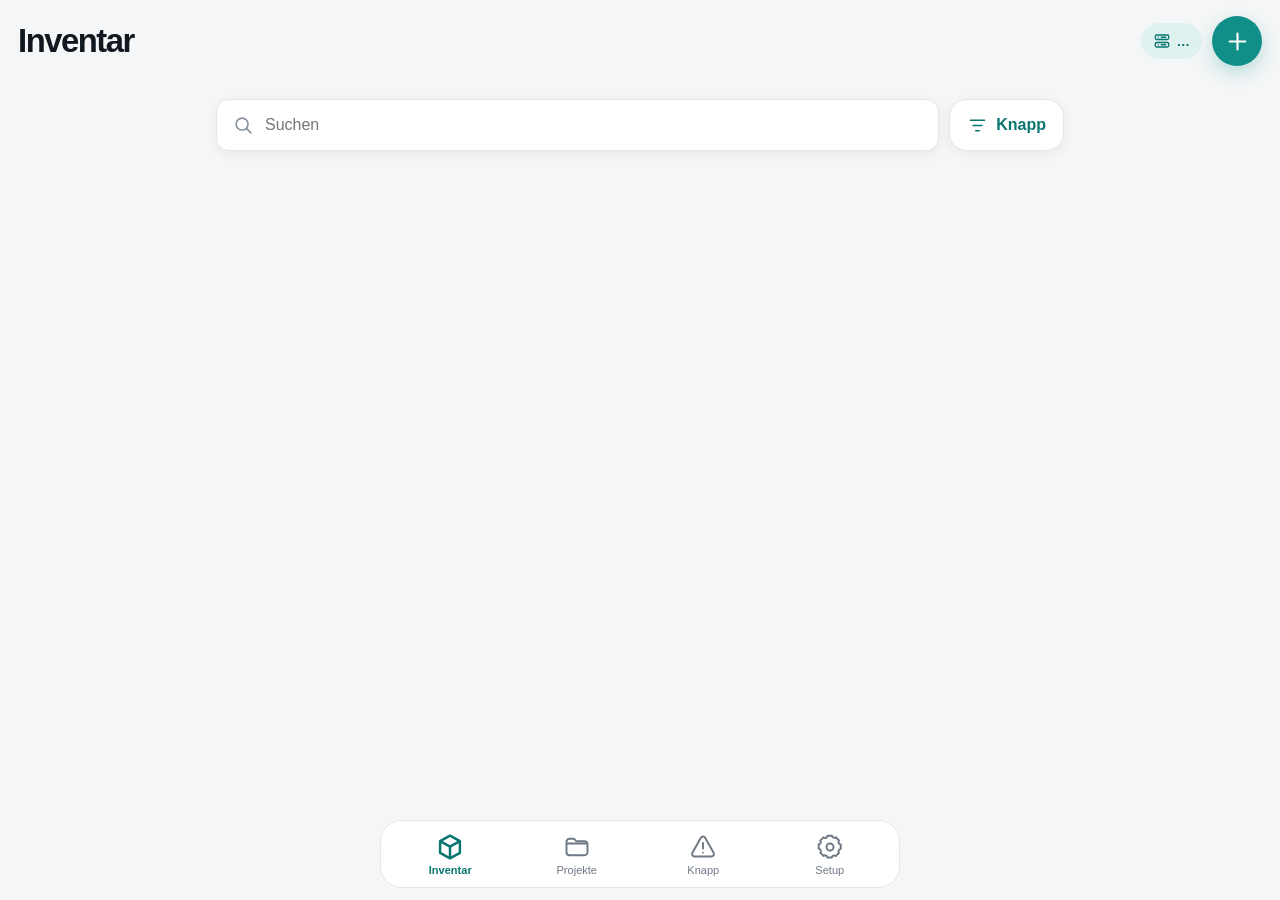
==== commit 6882e53a: "Import ZIP release [skip ci]" ====
--- a/index.html
+++ b/index.html
@@ -28,7 +28,6 @@
     <symbol id="i-warning-fill" viewBox="0 0 24 24"><path d="M10.1 3.8 2.6 17.2a2.3 2.3 0 0 0 2 3.45h14.8a2.3 2.3 0 0 0 2-3.45L13.9 3.8a2.18 2.18 0 0 0-3.8 0Z" fill="currentColor" stroke="none"/><path d="M12 8.2v5.3M12 17h.01" stroke="#fff" stroke-width="2"/></symbol>
     <symbol id="i-settings" viewBox="0 0 24 24"><circle cx="12" cy="12" r="3"/><path d="M19.4 15a1.7 1.7 0 0 0 .34 1.88l.06.06-2.86 2.86-.06-.06A1.7 1.7 0 0 0 15 19.4a1.7 1.7 0 0 0-1 .6 1.7 1.7 0 0 0-.4 1.1V21h-4v-.1a1.7 1.7 0 0 0-1.1-1.6 1.7 1.7 0 0 0-1.88.34l-.06.06-2.86-2.86.06-.06A1.7 1.7 0 0 0 4.1 15a1.7 1.7 0 0 0-.6-1 1.7 1.7 0 0 0-1.1-.4H2.3v-4h.1A1.7 1.7 0 0 0 4 8.5a1.7 1.7 0 0 0-.34-1.88l-.06-.06L6.46 3.7l.06.06A1.7 1.7 0 0 0 8.4 4.1a1.7 1.7 0 0 0 1-.6 1.7 1.7 0 0 0 .4-1.1V2.3h4v.1A1.7 1.7 0 0 0 15 4a1.7 1.7 0 0 0 1.88-.34l.06-.06 2.86 2.86-.06.06A1.7 1.7 0 0 0 19.4 8.4a1.7 1.7 0 0 0 .6 1 1.7 1.7 0 0 0 1.1.4h.1v4h-.1A1.7 1.7 0 0 0 19.4 15Z"/></symbol>
     <symbol id="i-storage" viewBox="0 0 24 24"><rect x="3.5" y="5" width="17" height="15" rx="3"/><path d="M3.5 9h17M9.5 13h5"/></symbol>
-    <symbol id="i-tag" viewBox="0 0 24 24"><path d="M4 5.5V11l8.3 8.3a2 2 0 0 0 2.8 0l4.2-4.2a2 2 0 0 0 0-2.8L11 4H5.5A1.5 1.5 0 0 0 4 5.5Z"/><circle cx="8" cy="8" r="1"/></symbol>
     <symbol id="i-check" viewBox="0 0 24 24"><path d="m6.5 12.5 3.5 3.5 7.5-8"/></symbol>
     <symbol id="i-check-circle" viewBox="0 0 24 24"><circle cx="12" cy="12" r="9"/><path d="m7.5 12.3 3 3.1 6.3-6.8"/></symbol>
     <symbol id="i-globe" viewBox="0 0 24 24"><circle cx="12" cy="12" r="9"/><path d="M3.5 12h17M12 3c2.2 2.4 3.4 5.4 3.4 9S14.2 18.6 12 21c-2.2-2.4-3.4-5.4-3.4-9S9.8 5.4 12 3Z"/></symbol>
@@ -55,6 +54,9 @@
     <symbol id="i-resistor" viewBox="0 0 24 24"><path d="M2 12h4l2-3 3 6 3-6 2 3h6"/></symbol>
     <symbol id="i-capacitor" viewBox="0 0 24 24"><path d="M2 12h7M15 12h7M9 6v12M15 6v12"/></symbol>
     <symbol id="i-case" viewBox="0 0 24 24"><rect x="3" y="5" width="18" height="14" rx="3"/><path d="M7 5v-1h10v1M8 10h8"/></symbol>
+    <symbol id="i-camera" viewBox="0 0 24 24"><path d="M4 7.5h3l1.5-2h7l1.5 2h3a2 2 0 0 1 2 2v8.5a2 2 0 0 1-2 2H4a2 2 0 0 1-2-2V9.5a2 2 0 0 1 2-2Z"/><circle cx="12" cy="13" r="3.5"/></symbol>
+    <symbol id="i-image" viewBox="0 0 24 24"><rect x="3" y="4" width="18" height="16" rx="3"/><circle cx="8.5" cy="9" r="1.5"/><path d="m5 17 4.5-4.5 3.2 3.2 2.3-2.3 4 3.6"/></symbol>
+    <symbol id="i-file-3d" viewBox="0 0 24 24"><path d="M6 3h8l4 4v14H6a2 2 0 0 1-2-2V5a2 2 0 0 1 2-2Z"/><path d="M14 3v5h5"/><path d="m8 12 4-2 4 2v4l-4 2-4-2v-4Z"/><path d="m8 12 4 2 4-2M12 14v4"/></symbol>
     <symbol id="i-home" viewBox="0 0 24 24"><path d="M4 10.5 12 4l8 6.5V20H4v-9.5Z"/><path d="M9 20v-6h6v6"/></symbol>
   </svg>
   <div id="app" class="app-shell">
@@ -145,6 +147,11 @@
 
           <section id="server-settings" class="settings-card">
             <h2>Serververbindung</h2>
+            <div id="docker-integrated-server" class="integrated-server hidden">
+              <span class="settings-row-icon"><svg class="ui-icon" aria-hidden="true" focusable="false"><use href="#i-server"></use></svg></span>
+              <span><strong>Automatisch verbunden</strong><small>API über <code id="docker-origin"></code></small></span>
+              <span class="status-pill">Direkt</span>
+            </div>
             <div class="settings-form settings-rows">
               <label class="settings-row"><span class="settings-row-icon"><svg class="ui-icon" aria-hidden="true" focusable="false"><use href="#i-globe"></use></svg></span><span class="settings-label">Backend URL</span><input id="backend-url" type="url" inputmode="url" autocomplete="url" placeholder="https://api.example.com"></label>
               <label class="settings-row"><span class="settings-row-icon"><svg class="ui-icon" aria-hidden="true" focusable="false"><use href="#i-external"></use></svg></span><span class="settings-label">Docker-Weboberfläche</span><input id="docker-web-url" type="url" inputmode="url" autocomplete="url" placeholder="https://docker-app.example.com"></label>
@@ -165,7 +172,7 @@
             <div class="action-list settings-action-list">
               <button id="export-backup" class="settings-action" type="button"><span class="settings-row-icon"><svg class="ui-icon" aria-hidden="true" focusable="false"><use href="#i-upload"></use></svg></span><span>Backup exportieren</span><span class="chevron"><svg class="ui-icon" aria-hidden="true" focusable="false"><use href="#i-chevron-right"></use></svg></span></button>
               <button id="import-backup" class="settings-action" type="button"><span class="settings-row-icon"><svg class="ui-icon" aria-hidden="true" focusable="false"><use href="#i-download"></use></svg></span><span>Backup importieren</span><span class="chevron"><svg class="ui-icon" aria-hidden="true" focusable="false"><use href="#i-chevron-right"></use></svg></span></button>
-              <input id="import-file" class="hidden" type="file" accept="application/json,.json">
+              <input id="import-file" class="hidden" type="file" accept="application/zip,.zip,application/json,.json">
               <button id="transfer-local-server" class="settings-action" type="button"><span class="settings-row-icon"><svg class="ui-icon" aria-hidden="true" focusable="false"><use href="#i-cloud-upload"></use></svg></span><span>Lokale Daten auf Server übertragen</span><span class="chevron"><svg class="ui-icon" aria-hidden="true" focusable="false"><use href="#i-chevron-right"></use></svg></span></button>
               <button id="transfer-server-local" class="settings-action" type="button"><span class="settings-row-icon"><svg class="ui-icon" aria-hidden="true" focusable="false"><use href="#i-cloud-download"></use></svg></span><span>Serverdaten lokal übernehmen</span><span class="chevron"><svg class="ui-icon" aria-hidden="true" focusable="false"><use href="#i-chevron-right"></use></svg></span></button>
             </div>
@@ -228,6 +235,23 @@
       <span class="sheet-grabber" aria-hidden="true"></span>
       <div class="modal-head span-2"><div><h2 id="item-dialog-title">Bauteil anlegen</h2><p class="modal-subtitle"><svg class="ui-icon" aria-hidden="true" focusable="false"><use href="#i-cube"></use></svg><span>Inventar</span></p></div><button class="close-button" data-close="item-dialog" type="button" aria-label="Schließen"><svg class="ui-icon" aria-hidden="true" focusable="false"><use href="#i-close"></use></svg></button></div>
       <input id="item-id" type="hidden">
+      <section class="item-photo-editor span-2" aria-label="Bauteilbild">
+        <div id="item-photo-preview" class="item-photo-preview">
+          <span id="item-photo-placeholder" class="item-photo-placeholder"><svg class="ui-icon" aria-hidden="true" focusable="false"><use href="#i-image"></use></svg></span>
+          <img id="item-photo-img" class="hidden" alt="Vorschau des Bauteilbilds">
+        </div>
+        <div class="item-photo-copy">
+          <strong>Bild</strong>
+          <small>Optional · wird vor dem Speichern verkleinert. Im lokalen Modus bleibt es nur auf diesem Gerät.</small>
+          <div class="photo-actions">
+            <button id="item-photo-camera" class="secondary-button compact-button" type="button"><svg class="ui-icon" aria-hidden="true"><use href="#i-camera"></use></svg><span>Foto</span></button>
+            <button id="item-photo-library" class="secondary-button compact-button" type="button"><svg class="ui-icon" aria-hidden="true"><use href="#i-image"></use></svg><span>Fotos</span></button>
+            <button id="item-photo-remove" class="text-button danger-text hidden" type="button">Entfernen</button>
+          </div>
+          <input id="item-photo-camera-input" class="hidden" type="file" accept="image/*" capture="environment">
+          <input id="item-photo-library-input" class="hidden" type="file" accept="image/*">
+        </div>
+      </section>
       <label class="span-2">Name<input id="item-name" type="text" maxlength="180" required placeholder="z. B. ESP32 DevKit V1"></label>
       <label>Kategorie<select id="item-category"></select></label>
       <label>Lagerort<select id="item-location"></select></label>
@@ -238,7 +262,6 @@
       <label>Hersteller<input id="item-manufacturer" type="text" maxlength="180"></label>
       <label>Teilenummer<input id="item-part-number" type="text" maxlength="180"></label>
       <label>Gehäuse / Package<input id="item-package" type="text" maxlength="80" placeholder="0603, DIP-8 …"></label>
-      <label class="span-2">Tags<input id="item-tags" type="text" maxlength="500" placeholder="esp32, i2c, 3v4"></label>
       <label class="span-2">Quelle / Link<input id="item-source-url" type="url" inputmode="url" maxlength="1000"></label>
       <label class="span-2">Notizen<textarea id="item-notes" rows="3" maxlength="5000" placeholder="Zusätzliche Informationen (optional)"></textarea></label>
       <div class="modal-actions span-2"><button id="delete-item" class="danger-button hidden" type="button">Löschen</button><span class="spacer"></span><button class="secondary-button" data-close="item-dialog" type="button">Abbrechen</button><button class="primary-button" type="submit">Speichern</button></div>
@@ -255,6 +278,7 @@
       <input id="project-id" type="hidden">
 
       <section id="project-overview" class="project-overview hidden">
+        <div id="project-cover" class="project-cover"><img id="project-cover-img" alt="Projektbild" class="hidden"><span id="project-cover-placeholder" class="project-cover-placeholder"><svg class="ui-icon" aria-hidden="true"><use href="#i-image"></use></svg></span></div>
         <h3 id="project-display-name" class="project-display-name"></h3>
         <div id="project-detail-progress" class="project-detail-progress"></div>
         <div id="project-bom-list" class="project-parts-list"></div>
@@ -262,10 +286,22 @@
           <button id="add-project-item" type="button" class="project-action"><span class="action-icon"><svg class="ui-icon" aria-hidden="true" focusable="false"><use href="#i-plus"></use></svg></span><strong>Bauteil hinzufügen</strong><span class="chevron"><svg class="ui-icon" aria-hidden="true" focusable="false"><use href="#i-chevron-right"></use></svg></span></button>
           <button id="toggle-project-edit" type="button" class="project-action"><span class="action-icon"><svg class="ui-icon" aria-hidden="true" focusable="false"><use href="#i-edit"></use></svg></span><strong>Projekt bearbeiten</strong><span class="chevron"><svg class="ui-icon" aria-hidden="true" focusable="false"><use href="#i-chevron-right"></use></svg></span></button>
         </div>
+        <section class="project-files-card">
+          <div class="project-files-head"><div><p class="eyebrow">3D-Druck</p><h3>3D-Druckdateien</h3></div><button id="add-project-file" class="round-secondary-button" type="button" aria-label="3D-Datei hinzufügen"><svg class="ui-icon" aria-hidden="true"><use href="#i-plus"></use></svg></button></div>
+          <div id="project-files-list" class="project-files-list"></div>
+          <p class="muted project-files-hint">STL, 3MF, STEP/STP, OBJ, G-Code oder SCAD. G-Code ist drucker- und profilabhängig.</p>
+          <input id="project-file-input" class="hidden" type="file" multiple accept=".stl,.3mf,.step,.stp,.obj,.gcode,.scad">
+        </section>
       </section>
 
       <section id="project-edit-fields" class="project-edit-fields">
         <h3>Projekt bearbeiten</h3>
+        <div class="project-photo-editor">
+          <div class="project-photo-preview"><img id="project-photo-img" alt="Projektbild" class="hidden"><span id="project-photo-placeholder" class="project-photo-placeholder"><svg class="ui-icon" aria-hidden="true"><use href="#i-image"></use></svg></span></div>
+          <div class="item-photo-copy"><strong>Projektbild</strong><small>Foto vom Aufbau, Renderbild oder fertigen Projekt. Wird vor dem Speichern automatisch verkleinert.</small><div class="photo-actions"><button id="project-photo-camera" class="secondary-button compact-button" type="button"><svg class="ui-icon"><use href="#i-camera"></use></svg>Kamera</button><button id="project-photo-library" class="secondary-button compact-button" type="button"><svg class="ui-icon"><use href="#i-image"></use></svg>Fotos</button><button id="project-photo-remove" class="secondary-button compact-button danger-text hidden" type="button"><svg class="ui-icon"><use href="#i-trash"></use></svg>Entfernen</button></div></div>
+          <input id="project-photo-camera-input" class="hidden" type="file" accept="image/*" capture="environment">
+          <input id="project-photo-library-input" class="hidden" type="file" accept="image/*">
+        </div>
         <div class="form-grid">
           <label class="span-2">Name<input id="project-name" type="text" maxlength="180" required placeholder="z. B. Wetterstation Balkon"></label>
           <label class="span-2">Status<select id="project-status"><option value="planned">Geplant</option><option value="active">Aktiv</option><option value="done">Fertig</option></select></label>
--- a/app.css
+++ b/app.css
@@ -51,7 +51,7 @@
 input,select,textarea{width:100%;min-width:0;max-width:100%;border:1px solid var(--line);border-radius:13px;background:var(--surface);color:var(--text);padding:12px 13px;outline:none}input:focus,select:focus,textarea:focus{border-color:var(--accent);box-shadow:0 0 0 3px color-mix(in srgb,var(--accent) 14%,transparent)}textarea{resize:vertical}
 .summary-grid{display:grid;grid-template-columns:repeat(3,minmax(0,1fr));gap:10px;margin:4px 0 16px}.summary-card{min-width:0;background:var(--surface);border:0;border-radius:20px;padding:17px 10px;text-align:center;box-shadow:var(--shadow);display:grid;justify-items:center;gap:4px}.summary-icon{display:grid;place-items:center;width:34px;height:34px;color:var(--accent)}.summary-icon .ui-icon{width:30px;height:30px;stroke-width:1.75}.summary-card strong{display:block;font-size:1.65rem;line-height:1.1;letter-spacing:-.03em}.summary-card span:last-child{font-size:.78rem;color:var(--muted)}
 .card-list{display:grid;gap:11px}.item-card,.project-card{border:0;background:var(--surface);border-radius:var(--radius);box-shadow:var(--shadow);overflow:hidden}.item-card{display:grid;grid-template-columns:70px minmax(0,1fr) auto;gap:12px;align-items:center;padding:13px 14px}.item-card .item-open{all:unset;cursor:pointer;display:block;min-width:0}.item-thumb{width:70px;height:70px;border-radius:17px;display:grid;place-items:center;background:linear-gradient(145deg,var(--surface-soft),var(--accent-soft));color:var(--accent-strong);font-size:2rem;font-weight:750;border:1px solid color-mix(in srgb,var(--line) 72%,transparent)}
-.item-copy{min-width:0}.item-title-row{display:flex;align-items:flex-start;justify-content:space-between;gap:8px}.item-card h3,.project-card h3{font-size:1rem;margin:0 0 5px;letter-spacing:-.015em}.item-subtitle{margin:0;color:var(--muted);font-size:.83rem;line-height:1.3}.meta{display:flex;flex-wrap:wrap;gap:6px;color:var(--muted);font-size:.76rem;margin-top:8px}.pill{display:inline-flex;align-items:center;border-radius:999px;background:var(--surface-tint);padding:3px 7px;color:var(--accent-strong)}.meta-plain{display:inline-flex;align-items:center;gap:5px}.meta-icon{width:15px;height:15px;stroke-width:1.75}.tag-group{display:inline-flex;align-items:center;gap:5px}.qty{min-width:58px;text-align:right;align-self:start;padding-top:3px;color:var(--accent-strong)}.qty strong{display:block;font-size:1.12rem;white-space:nowrap}.qty small{color:var(--muted)}.qty.low,.low{color:var(--warn)}.low-indicator{display:flex;justify-content:flex-end;margin-top:7px;color:var(--warn)}.low-indicator .ui-icon{width:25px;height:25px;stroke-width:1.75}
+.item-copy{min-width:0}.item-title-row{display:flex;align-items:flex-start;justify-content:space-between;gap:8px}.item-card h3,.project-card h3{font-size:1rem;margin:0 0 5px;letter-spacing:-.015em}.item-subtitle{margin:0;color:var(--muted);font-size:.83rem;line-height:1.3}.meta{display:flex;flex-wrap:wrap;gap:6px;color:var(--muted);font-size:.76rem;margin-top:8px}.pill{display:inline-flex;align-items:center;border-radius:999px;background:var(--surface-tint);padding:3px 7px;color:var(--accent-strong)}.meta-plain{display:inline-flex;align-items:center;gap:5px}.meta-icon{width:15px;height:15px;stroke-width:1.75}.qty{min-width:58px;text-align:right;align-self:start;padding-top:3px;color:var(--accent-strong)}.qty strong{display:block;font-size:1.12rem;white-space:nowrap}.qty small{color:var(--muted)}.qty.low,.low{color:var(--warn)}.low-indicator{display:flex;justify-content:flex-end;margin-top:7px;color:var(--warn)}.low-indicator .ui-icon{width:25px;height:25px;stroke-width:1.75}
 .section-head{display:flex;align-items:flex-end;justify-content:space-between;gap:12px;margin:4px 0 15px}.hero-section-head{margin-top:4px}.section-kicker,.eyebrow{margin:0;color:var(--muted);font-size:.72rem;font-weight:750;letter-spacing:.08em;text-transform:uppercase}.section-head h2{margin:4px 0 0;font-size:1.45rem;letter-spacing:-.025em}.project-list{gap:13px}.project-card{padding:17px}.project-card button{all:unset;cursor:pointer;display:block;width:100%}.project-card .project-top{display:flex;justify-content:space-between;gap:10px;align-items:flex-start}.project-card h3{font-size:1.08rem}.project-count{display:inline-flex;align-items:center;justify-content:center;border-radius:999px;background:var(--accent-soft);color:var(--accent-strong);padding:6px 9px;font-size:.8rem;font-weight:750}.project-progress{display:block;width:100%;height:9px;border:0;border-radius:999px;background:var(--surface-soft);overflow:hidden;margin-top:14px;appearance:none}.project-progress::-webkit-progress-bar{background:var(--surface-soft);border-radius:999px}.project-progress::-webkit-progress-value{background:var(--accent);border-radius:999px}.project-progress::-moz-progress-bar{background:var(--accent);border-radius:999px}.project-stats{display:flex;justify-content:space-between;margin-top:7px;color:var(--muted);font-size:.77rem}
 .empty{text-align:center;padding:54px 22px;color:var(--muted)}.empty-icon{display:flex;justify-content:center;color:var(--accent)}.empty-icon .ui-icon{width:42px;height:42px;stroke-width:1.55}.empty-icon.success{color:var(--success)}.empty h2{color:var(--text);font-size:1.12rem;margin:8px 0}.empty p{margin:0 0 17px}
 .bottom-nav{position:fixed;z-index:30;left:0;right:0;bottom:0;display:grid;grid-template-columns:repeat(4,1fr);height:calc(var(--nav-h) + env(safe-area-inset-bottom));padding:7px 10px env(safe-area-inset-bottom);border-top:1px solid color-mix(in srgb,var(--line) 80%,transparent);background:color-mix(in srgb,var(--surface) 94%,transparent);backdrop-filter:blur(22px)}.nav-button{border:0;background:transparent;color:var(--muted);border-radius:16px;display:grid;place-items:center;align-content:center;gap:2px;padding:3px}.nav-icon{width:30px;height:30px;display:grid;place-items:center}.nav-icon .ui-icon{width:28px;height:28px;stroke-width:1.65}.nav-button small{font-size:.69rem}.nav-button.active{color:var(--accent-strong);font-weight:700}.nav-button.active .nav-icon{transform:scale(1.06)}.nav-button.active .nav-icon .ui-icon{stroke-width:2}
@@ -66,3 +66,15 @@
 @media(max-width:370px){.summary-grid{gap:7px}.summary-card{padding:12px 5px}.summary-card strong{font-size:1.25rem}.summary-icon{width:27px;height:27px}.item-card{grid-template-columns:54px minmax(0,1fr) auto;gap:9px}.item-thumb{width:54px;height:54px}.topbar h1{font-size:1.75rem}.badge{padding:8px 9px}.add-button{width:46px;height:46px}.form-grid{grid-template-columns:1fr}.span-2{grid-column:auto}.modal-actions.span-2{grid-column:auto}}
 
 .item-thumb .thumb-icon,.project-part-thumb .thumb-icon{width:38px;height:38px;stroke-width:1.55}
+
+/* item photos */
+.item-thumb,.project-part-thumb{position:relative;overflow:hidden}.item-thumb img,.project-part-thumb img{position:absolute;inset:0;width:100%;height:100%;object-fit:cover;opacity:0;transition:opacity .16s ease}.item-thumb.has-image img,.project-part-thumb.has-image img{opacity:1}.item-thumb.has-image .thumb-fallback,.project-part-thumb.has-image .thumb-fallback{opacity:0}.thumb-fallback{display:grid;place-items:center;transition:opacity .16s ease}.item-photo-editor{display:grid;grid-template-columns:112px minmax(0,1fr);gap:14px;align-items:center;padding:10px;border:1px solid var(--line);border-radius:20px;background:var(--surface-soft)}.item-photo-preview{width:112px;aspect-ratio:1;border-radius:18px;overflow:hidden;display:grid;place-items:center;background:linear-gradient(145deg,var(--surface),var(--accent-soft));border:1px solid var(--line);color:var(--accent-strong);position:relative}.item-photo-preview img{width:100%;height:100%;object-fit:cover}.item-photo-placeholder .ui-icon{width:38px;height:38px;stroke-width:1.55}.item-photo-copy{min-width:0;display:grid;gap:5px}.item-photo-copy>strong{font-size:.92rem;color:var(--text)}.item-photo-copy>small{font-size:.72rem;line-height:1.35;color:var(--muted)}.photo-actions{display:flex;flex-wrap:wrap;gap:7px;margin-top:3px}.compact-button{padding:8px 10px;min-height:36px;display:inline-flex;align-items:center;gap:6px}.compact-button .ui-icon{width:17px;height:17px}.danger-text{color:var(--danger)}
+@media(max-width:430px){.item-photo-editor{grid-template-columns:88px minmax(0,1fr);gap:11px}.item-photo-preview{width:88px}.photo-actions{gap:5px}.compact-button{padding:7px 8px}}
+
+.integrated-server{display:grid;grid-template-columns:28px 1fr auto;gap:10px;align-items:center;padding:10px 0 14px;border-bottom:1px solid var(--line);margin-bottom:4px}.integrated-server strong,.integrated-server small{display:block}.integrated-server small{color:var(--muted);margin-top:3px;overflow-wrap:anywhere}.integrated-server code{font-family:inherit;color:var(--text);font-size:.78rem}html[data-build-target="docker"] #mode-explanation{margin-top:0}
+
+.project-files-card{background:var(--surface);border-radius:22px;padding:16px;box-shadow:var(--shadow);display:grid;gap:12px}.project-files-head{display:flex;align-items:center;justify-content:space-between;gap:12px}.project-files-head h3{margin:2px 0 0;font-size:1.08rem}.project-files-list{display:grid;gap:8px}.project-file-row{display:grid;grid-template-columns:42px minmax(0,1fr) auto;gap:10px;align-items:center;padding:10px;border-radius:16px;background:var(--surface-soft)}.project-file-icon{width:42px;height:42px;border-radius:13px;background:var(--accent-soft);color:var(--accent-strong);display:grid;place-items:center}.project-file-icon .ui-icon{width:23px;height:23px;stroke-width:1.65}.project-file-copy{min-width:0}.project-file-copy strong,.project-file-copy small{display:block}.project-file-copy strong{font-size:.88rem;white-space:nowrap;overflow:hidden;text-overflow:ellipsis}.project-file-copy small{font-size:.72rem;color:var(--muted);margin-top:3px}.project-file-actions{display:flex;gap:4px}.project-file-actions button{width:36px;height:36px;border:0;border-radius:11px;background:var(--surface);color:var(--text);display:grid;place-items:center}.project-file-actions button.danger-file{color:var(--danger)}.project-file-actions .ui-icon{width:18px;height:18px}.project-files-hint{margin:0;font-size:.72rem}.project-file-empty{padding:13px;border:1px dashed var(--line);border-radius:14px;text-align:center;color:var(--muted);font-size:.8rem}
+
+
+/* project cover photos */
+.project-card button{position:relative}.project-card-layout{display:grid;grid-template-columns:76px minmax(0,1fr);gap:13px;align-items:start}.project-card-thumb{width:76px;height:76px;border-radius:19px;background:linear-gradient(145deg,var(--surface-soft),var(--accent-soft));color:var(--accent-strong);display:grid;place-items:center;overflow:hidden;position:relative}.project-card-thumb img{position:absolute;inset:0;width:100%;height:100%;object-fit:cover;opacity:0;transition:opacity .16s ease}.project-card-thumb.has-image img{opacity:1}.project-card-thumb.has-image .thumb-fallback{opacity:0}.project-card-thumb .thumb-icon{width:34px;height:34px;stroke-width:1.55}.project-cover{width:100%;aspect-ratio:16/9;max-height:320px;border-radius:24px;overflow:hidden;display:grid;place-items:center;background:linear-gradient(145deg,var(--surface),var(--accent-soft));box-shadow:var(--shadow);position:relative;color:var(--accent-strong)}.project-cover img{position:absolute;inset:0;width:100%;height:100%;object-fit:cover}.project-cover-placeholder{display:grid;place-items:center}.project-cover-placeholder .ui-icon{width:54px;height:54px;stroke-width:1.4}.project-photo-editor{display:grid;grid-template-columns:112px minmax(0,1fr);gap:14px;align-items:center;padding:10px;margin-bottom:14px;border:1px solid var(--line);border-radius:20px;background:var(--surface-soft)}.project-photo-preview{width:112px;aspect-ratio:1;border-radius:18px;overflow:hidden;display:grid;place-items:center;background:linear-gradient(145deg,var(--surface),var(--accent-soft));border:1px solid var(--line);color:var(--accent-strong);position:relative}.project-photo-preview img{width:100%;height:100%;object-fit:cover}.project-photo-placeholder .ui-icon{width:38px;height:38px;stroke-width:1.55}@media(max-width:430px){.project-card-layout{grid-template-columns:66px minmax(0,1fr);gap:11px}.project-card-thumb{width:66px;height:66px;border-radius:17px}.project-photo-editor{grid-template-columns:88px minmax(0,1fr);gap:11px}.project-photo-preview{width:88px}}
